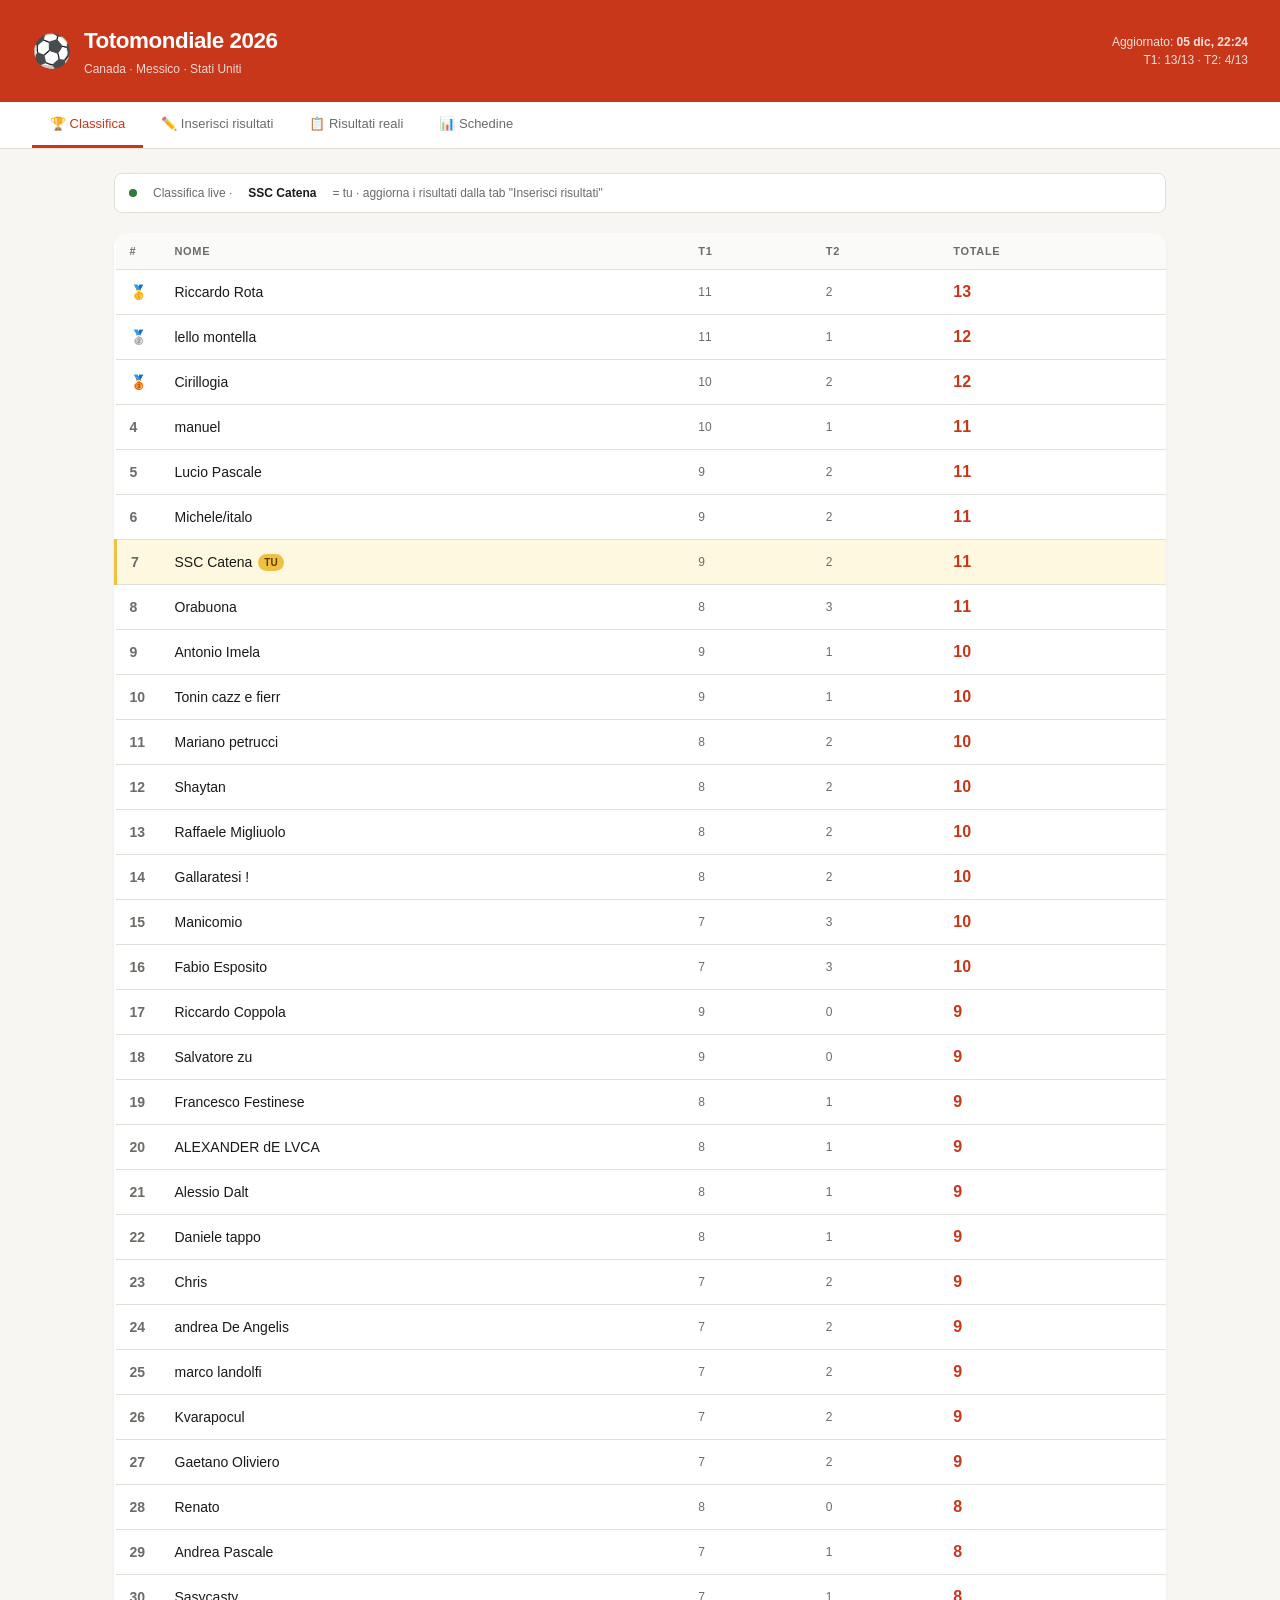
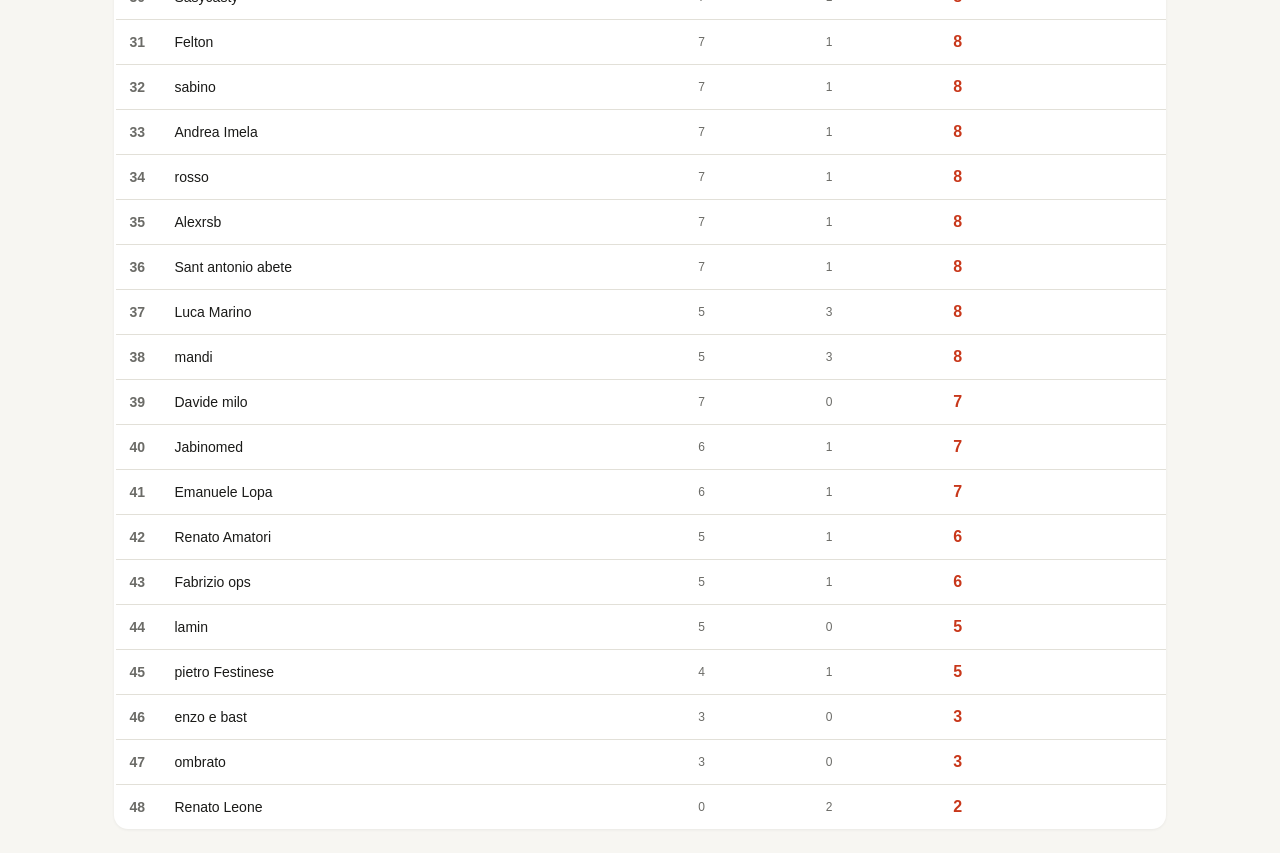
==== totomondiale.html @ 91422c8a "Create totomondiale.html" ====
<!DOCTYPE html>
<html lang="it">
<head>
<meta charset="UTF-8">
<meta name="viewport" content="width=device-width, initial-scale=1.0">
<title>Totomondiale 2026</title>
<style>
  :root {
    --bg: #f7f6f2;
    --surface: #ffffff;
    --border: #e2e0d8;
    --text: #1a1a18;
    --muted: #6b6b67;
    --accent: #c8371a;
    --accent-light: #fdf0ed;
    --blue: #1a5fa8;
    --blue-light: #eaf1fb;
    --green: #2d7a3a;
    --green-light: #eaf5ec;
    --gold: #b8860b;
    --me-bg: #fff8e1;
    --me-border: #f0c040;
    --radius: 8px;
    --radius-lg: 14px;
  }
  * { box-sizing: border-box; margin: 0; padding: 0; }
  body { background: var(--bg); color: var(--text); font-family: 'Helvetica Neue', Arial, sans-serif; font-size: 14px; line-height: 1.5; }

  /* HEADER */
  header { background: var(--accent); color: #fff; padding: 1.5rem 2rem; display: flex; align-items: center; justify-content: space-between; flex-wrap: wrap; gap: 1rem; }
  .logo { display: flex; align-items: center; gap: 12px; }
  .logo-ball { font-size: 2rem; }
  .logo-text h1 { font-size: 1.4rem; font-weight: 700; letter-spacing: -0.02em; }
  .logo-text p { font-size: 12px; opacity: 0.8; margin-top: 2px; }
  .header-meta { font-size: 12px; opacity: 0.85; text-align: right; }
  #last-update { font-weight: 600; }

  /* NAV TABS */
  nav { background: var(--surface); border-bottom: 1px solid var(--border); padding: 0 2rem; display: flex; gap: 0; }
  nav button { background: none; border: none; border-bottom: 3px solid transparent; padding: 14px 18px; font-size: 13px; font-weight: 500; color: var(--muted); cursor: pointer; transition: all .15s; }
  nav button:hover { color: var(--text); }
  nav button.active { color: var(--accent); border-bottom-color: var(--accent); }

  /* LAYOUT */
  main { max-width: 1100px; margin: 0 auto; padding: 1.5rem 1.5rem; }
  .tab-content { display: none; }
  .tab-content.active { display: block; }

  /* CLASSIFICA */
  .rank-table { width: 100%; border-collapse: collapse; background: var(--surface); border-radius: var(--radius-lg); overflow: hidden; box-shadow: 0 1px 3px rgba(0,0,0,.06); }
  .rank-table th { padding: 10px 14px; font-size: 11px; font-weight: 600; text-transform: uppercase; letter-spacing: .06em; color: var(--muted); background: #fafaf8; border-bottom: 1px solid var(--border); text-align: left; }
  .rank-table td { padding: 10px 14px; border-bottom: 1px solid var(--border); }
  .rank-table tr:last-child td { border-bottom: none; }
  .rank-table tr:hover td { background: #fafaf8; }
  .rank-table tr.me td { background: var(--me-bg); }
  .rank-table tr.me td:first-child { border-left: 3px solid var(--me-border); }
  .rank-num { font-weight: 700; color: var(--muted); width: 40px; }
  .rank-name { font-weight: 500; }
  .me-badge { display: inline-block; background: var(--me-border); color: #5a3e00; font-size: 10px; font-weight: 700; padding: 1px 6px; border-radius: 99px; margin-left: 6px; vertical-align: middle; }
  .pts-cell { font-weight: 700; font-size: 16px; color: var(--accent); }
  .sub-pts { font-size: 12px; color: var(--muted); }

  /* RISULTATI */
  .section-title { font-size: 12px; font-weight: 700; text-transform: uppercase; letter-spacing: .08em; color: var(--muted); margin: 1.5rem 0 .75rem; }
  .results-grid { display: grid; grid-template-columns: repeat(auto-fill, minmax(200px, 1fr)); gap: 8px; }
  .result-card { background: var(--surface); border: 1px solid var(--border); border-radius: var(--radius); padding: 10px 12px; }
  .result-card.pending { border-style: dashed; background: #fafaf8; }
  .result-match { font-size: 11px; color: var(--muted); margin-bottom: 4px; }
  .result-score { font-size: 13px; font-weight: 600; display: flex; align-items: center; gap: 6px; }
  .result-score.pending-text { color: var(--muted); font-weight: 400; font-style: italic; }
  .tag { display: inline-block; font-size: 11px; font-weight: 700; padding: 2px 7px; border-radius: 99px; }
  .tag-1 { background: var(--blue-light); color: var(--blue); }
  .tag-X { background: var(--green-light); color: var(--green); }
  .tag-2 { background: var(--accent-light); color: var(--accent); }

  /* INSERIMENTO RISULTATI */
  .input-section { background: var(--surface); border: 1px solid var(--border); border-radius: var(--radius-lg); padding: 1.25rem; margin-bottom: 1rem; }
  .input-section h3 { font-size: 13px; font-weight: 700; margin-bottom: 1rem; color: var(--text); display: flex; align-items: center; gap: 8px; }
  .input-section h3 span { background: var(--accent); color: #fff; font-size: 11px; padding: 2px 8px; border-radius: 99px; }
  .match-inputs { display: grid; grid-template-columns: repeat(auto-fill, minmax(260px, 1fr)); gap: 8px; }
  .match-row { display: flex; align-items: center; gap: 8px; }
  .match-label { font-size: 12px; color: var(--muted); flex: 1; white-space: nowrap; overflow: hidden; text-overflow: ellipsis; }
  .btn-group { display: flex; gap: 3px; }
  .btn-res { width: 32px; height: 28px; border: 1px solid var(--border); border-radius: 5px; background: #fafaf8; font-size: 12px; font-weight: 600; cursor: pointer; color: var(--muted); transition: all .1s; }
  .btn-res:hover { border-color: var(--accent); color: var(--accent); }
  .btn-res.sel-1 { background: var(--blue); color: #fff; border-color: var(--blue); }
  .btn-res.sel-X { background: var(--green); color: #fff; border-color: var(--green); }
  .btn-res.sel-2 { background: var(--accent); color: #fff; border-color: var(--accent); }

  /* SCHEDINE */
  .schedine-wrap { overflow-x: auto; border-radius: var(--radius-lg); box-shadow: 0 1px 3px rgba(0,0,0,.06); }
  .schedine-table { border-collapse: collapse; background: var(--surface); font-size: 11px; white-space: nowrap; min-width: 100%; }
  .schedine-table th { padding: 6px 6px; font-size: 10px; font-weight: 600; color: var(--muted); background: #fafaf8; border-bottom: 1px solid var(--border); border-right: 1px solid var(--border); text-align: center; }
  .schedine-table th.name-col { text-align: left; min-width: 130px; padding-left: 12px; }
  .schedine-table th.t1-header { background: var(--blue-light); color: var(--blue); }
  .schedine-table th.t2-header { background: var(--green-light); color: var(--green); }
  .schedine-table td { padding: 5px 6px; border-bottom: 1px solid var(--border); border-right: 1px solid var(--border); text-align: center; }
  .schedine-table td.name-td { text-align: left; padding-left: 12px; font-weight: 500; }
  .schedine-table tr.me-row td { background: var(--me-bg); }
  .schedine-table tr.me-row td.name-td { border-left: 3px solid var(--me-border); }
  .schedine-table tr:hover td { filter: brightness(.97); }
  .cell-ok { background: #d4edda; color: #155724; border-radius: 3px; font-weight: 700; }
  .cell-no { background: #f8d7da; color: #721c24; border-radius: 3px; }
  .cell-nd { color: #ccc; }
  .pts-td { font-weight: 700; color: var(--accent); background: #fafaf8 !important; border-left: 2px solid var(--border); }

  /* INFO BAR */
  .info-bar { display: flex; align-items: center; gap: 1rem; background: var(--surface); border: 1px solid var(--border); border-radius: var(--radius); padding: 10px 14px; margin-bottom: 1.25rem; font-size: 12px; color: var(--muted); flex-wrap: wrap; }
  .info-dot { width: 8px; height: 8px; border-radius: 50%; background: var(--green); flex-shrink: 0; }
  .info-bar strong { color: var(--text); }

  @media (max-width: 600px) {
    header { padding: 1rem; }
    nav button { padding: 12px 10px; font-size: 12px; }
    main { padding: 1rem; }
  }
</style>
</head>
<body>

<header>
  <div class="logo">
    <div class="logo-ball">⚽</div>
    <div class="logo-text">
      <h1>Totomondiale 2026</h1>
      <p>Canada · Messico · Stati Uniti</p>
    </div>
  </div>
  <div class="header-meta">
    Aggiornato: <span id="last-update">—</span><br>
    T1: <span id="t1-done">0</span>/13 · T2: <span id="t2-done">0</span>/13
  </div>
</header>

<nav>
  <button class="active" onclick="showTab('classifica')">🏆 Classifica</button>
  <button onclick="showTab('inserisci')">✏️ Inserisci risultati</button>
  <button onclick="showTab('risultati')">📋 Risultati reali</button>
  <button onclick="showTab('schedine')">📊 Schedine</button>
</nav>

<main>

<!-- CLASSIFICA -->
<div id="tab-classifica" class="tab-content active">
  <div class="info-bar">
    <span class="info-dot"></span>
    Classifica live · <strong>SSC Catena</strong> = tu · aggiorna i risultati dalla tab "Inserisci risultati"
  </div>
  <table class="rank-table">
    <thead><tr>
      <th class="rank-num">#</th>
      <th>Nome</th>
      <th>T1</th>
      <th>T2</th>
      <th>Totale</th>
    </tr></thead>
    <tbody id="rank-body"></tbody>
  </table>
</div>

<!-- INSERISCI RISULTATI -->
<div id="tab-inserisci" class="tab-content">
  <div class="info-bar">
    <span class="info-dot"></span>
    Clicca 1 / X / 2 per ogni partita. La classifica si aggiorna in tempo reale.
  </div>
  <div class="input-section">
    <h3>Turno 1 <span>Giornata 1 — tutte giocate</span></h3>
    <div class="match-inputs" id="input-t1"></div>
  </div>
  <div class="input-section">
    <h3>Turno 2 <span id="t2-label">4/13 giocate</span></h3>
    <div class="match-inputs" id="input-t2"></div>
  </div>
</div>

<!-- RISULTATI -->
<div id="tab-risultati" class="tab-content">
  <div class="section-title">Turno 1 — tutte e 13 giocate</div>
  <div class="results-grid" id="res-t1"></div>
  <div class="section-title">Turno 2 — in corso</div>
  <div class="results-grid" id="res-t2"></div>
</div>

<!-- SCHEDINE -->
<div id="tab-schedine" class="tab-content">
  <div class="info-bar"><span class="info-dot"></span>Verde = giusto · Rosso = sbagliato · Grigio = non ancora giocata</div>
  <div class="schedine-wrap">
    <table class="schedine-table" id="schedine-table"></table>
  </div>
</div>

</main>

<script>
const ME = "SSC Catena";

const MT1 = ["Messico-Sud Africa","Canada-Bosnia","USA-Paraguay","Brasile-Marocco","Australia-Turchia","Olanda-Giappone","Svezia-Tunisia","Belgio-Egitto","Francia-Senegal","Austria-Giordania","Inghilterra-Croazia","Ghana-Panama","Uzbekistan-Colombia"];
const MT2 = ["Rep.Ceca-Sud Africa","Canada-Qatar","Scozia-Marocco","Turchia-Paraguay","Germania-C.Avorio","Tunisia-Giappone","Belgio-Iran","N.Zelanda-Egitto","Argentina-Austria","Norvegia-Senegal","Giordania-Algeria","Inghilterra-Ghana","Colombia-Dr Congo"];

// Risultati reali - modifica questi valori quando arrivano i risultati
// "1"=vittoria prima squadra, "X"=pareggio, "2"=vittoria seconda, null=non giocata
let R1 = ["1","X","1","X","1","X","1","X","1","1","1","1","2"];
let R2 = ["X","1","2","2",null,null,null,null,null,null,null,null,null];

const SC1 = ["Messico 2-0 Sud Africa","Canada 1-1 Bosnia","USA 4-1 Paraguay","Brasile 1-1 Marocco","Australia 2-0 Turchia","Olanda 2-2 Giappone","Svezia 5-1 Tunisia","Belgio 1-1 Egitto","Francia 3-1 Senegal","Austria 3-1 Giordania","Inghilterra 4-2 Croazia","Ghana 1-0 Panama","Colombia 3-1 Uzbekistan"];
const SC2 = ["Cechia 1-1 Sud Africa","Canada 6-0 Qatar","Scozia 0-1 Marocco","Turchia 0-1 Paraguay",null,null,null,null,null,null,null,null,null];

const S1 = [
  {n:"Riccardo Coppola",p:["1","1","1","X","2","1","1","1","1","1","1","1","2"]},
  {n:"Andrea Pascale",p:["1","1","1","X","2","1","X","1","1","1","X","1","2"]},
  {n:"Sasycasty",p:["1","1","1","1","2","1","X","1","1","1","1","1","2"]},
  {n:"Jabinomed",p:["1","1","2","1","1","1","1","1","1","2","1","1","1"]},
  {n:"Chris",p:["1","1","1","1","2","1","X","1","1","1","1","1","2"]},
  {n:"Emanuele Lopa",p:["1","1","1","1","2","1","X","1","1","1","1","X","2"]},
  {n:"Felton",p:["1","1","1","1","X","1","1","1","1","1","X","1","2"]},
  {n:"Antonio Imela",p:["1","1","1","X","2","X","1","1","1","1","X","1","2"]},
  {n:"Orabuona",p:["1","1","1","1","2","X","X","1","1","1","1","1","2"]},
  {n:"Luca Marino",p:["1","1","X","1","2","1","X","1","1","1","1","X","2"]},
  {n:"lamin",p:["2","1","2","2","1","1","2","2","X","1","1","1","2"]},
  {n:"Manicomio",p:["1","1","1","1","2","X","X","1","1","1","X","1","2"]},
  {n:"mandi",p:["X","1","X","1","2","1","1","1","1","1","X","1","2"]},
  {n:"andrea De Angelis",p:["1","1","1","1","X","X","X","1","1","1","X","1","2"]},
  {n:"marco landolfi",p:["X","1","1","1","2","X","1","1","1","1","X","1","2"]},
  {n:"sabino",p:["1","1","1","1","2","X","X","1","1","1","1","X","2"]},
  {n:"Mariano petrucci",p:["1","1","1","1","X","1","1","1","1","1","1","1","2"]},
  {n:"enzo e bast",p:["X","2","X","1","2","1","X","1","1","1","1","X","1"]},
  {n:"Andrea Imela",p:["X","2","1","1","2","1","1","1","1","1","1","1","2"]},
  {n:"Shaytan",p:["X","2","1","X","2","X","1","1","1","1","X","1","2"]},
  {n:"rosso",p:["1","2","1","1","2","1","1","X","1","1","X","X","2"]},
  {n:"ombrato",p:["1","2","X","1","1","2","1","2","X","X","2","X","1"]},
  {n:"Francesco Festinese",p:["1","2","1","X","2","1","1","X","X","1","1","1","1"]},
  {n:"Salvatore zu",p:["1","2","X","1","1","X","1","1","1","1","1","1","2"]},
  {n:"ALEXANDER dE LVCA",p:["2","X","X","1","2","X","1","1","1","1","1","1","2"]},
  {n:"Lucio Pascale",p:["1","X","1","X","2","1","1","1","1","X","1","1","2"]},
  {n:"Tonin cazz e fierr",p:["1","X","1","1","2","X","1","1","1","1","X","1","2"]},
  {n:"Raffaele Migliuolo",p:["1","X","X","1","2","1","1","1","1","1","1","1","2"]},
  {n:"Renato Amatori",p:["1","X","X","1","2","1","2","1","1","1","1","X","1"]},
  {n:"Michele/italo",p:["1","X","1","X","2","1","X","X","1","1","X","1","2"]},
  {n:"Alessio Dalt",p:["1","X","X","1","2","X","X","8","1","1","1","1","2"]},
  {n:"Gallaratesi !",p:["1","X","1","2","2","X","X","1","1","1","X","1","2"]},
  {n:"Riccardo Rota",p:["1","X","1","X","2","X","1","X","1","1","X","1","2"]},
  {n:"Davide milo",p:["1","X","1","1","2","1","1","1","X","1","X","1","2"]},
  {n:"Cirillogia",p:["1","X","X","X","2","X","X","X","1","1","1","1","2"]},
  {n:"Alexrsb",p:["X","X","1","X","2","1","X","1","1","1","X","1","2"]},
  {n:"Fabio Esposito",p:["1","X","1","1","2","1","X","1","1","1","1","2","2"]},
  {n:"Kvarapocul",p:["1","X","X","1","2","1","2","X","1","1","X","1","2"]},
  {n:"Renato",p:["1","X","1","1","2","1","X","1","1","1","1","1","2"]},
  {n:"Gaetano Oliviero",p:["X","X","X","X","2","X","X","X","1","1","X","1","1"]},
  {n:"manuel",p:["1","X","1","X","2","1","1","1","1","1","1","1","2"]},
  {n:"SSC Catena",p:["1","X","1","X","2","1","1","1","1","1","X","1","2"]},
  {n:"lello montella",p:["1","X","1","X","2","X","1","X","1","1","1","X","2"]},
  {n:"Fabrizio ops",p:["1","X","2","1","2","1","2","1","2","1","X","1","2"]},
  {n:"pietro Festinese",p:["1","X","2","1","2","1","X","1","X","X","X","1","2"]},
  {n:"Sant antonio abete",p:["1","X","X","1","2","1","1","1","1","1","1","X","2"]},
  {n:"Daniele tappo",p:["1","X","1","1","2","X","X","1","1","1","X","1","2"]},
];

const S2 = [
  {n:"Riccardo Coppola",p:["1","X","X","1","1","2","1","X","1","1","X","1","1"]},
  {n:"ALEXANDER dE LVCA",p:["1","1","X","1","1","2","X","X","1","1","2","1","X"]},
  {n:"Lucio Pascale",p:["1","1","2","1","1","2","1","X","1","X","X","1","1"]},
  {n:"Andrea Pascale",p:["1","1","X","1","1","2","1","2","1","X","2","1","1"]},
  {n:"Tonin cazz e fierr",p:["1","1","X","1","1","X","1","X","1","1","2","1","1"]},
  {n:"Raffaele Migliuolo",p:["1","1","2","1","X","2","","2","1","1","2","1","1"]},
  {n:"Sasycasty",p:["1","1","X","1","1","2","1","X","1","1","X","1","1"]},
  {n:"Renato Amatori",p:["1","1","1","1","1","X","1","X","1","1","2","1","1"]},
  {n:"Michele/italo",p:["2","1","2","X","X","2","1","2","1","1","2","1","1"]},
  {n:"Alessio Dalt",p:["1","1","X","1","1","2","1","2","1","1","2","X","1"]},
  {n:"enzo e bast",p:["1","X","1","1","1","2","1","2","1","1","2","1","X"]},
  {n:"Jabinomed",p:["1","1","X","1","1","2","1","2","1","1","1","1","1"]},
  {n:"Chris",p:["1","1","2","1","1","2","1","2","X","1","2","1","1"]},
  {n:"Emanuele Lopa",p:["1","1","X","1","X","X","1","2","1","1","2","1","1"]},
  {n:"Felton",p:["1","1","X","1","1","2","1","2","1","1","2","1","1"]},
  {n:"Gallaratesi !",p:["1","1","2","1","1","2","1","X","1","1","X","1","1"]},
  {n:"Riccardo Rota",p:["1","1","2","1","1","2","1","2","1","X","2","1","1"]},
  {n:"Andrea Imela",p:["1","1","X","1","1","2","1","2","1","1","2","X","1"]},
  {n:"Shaytan",p:["1","1","2","1","X","2","1","2","1","1","2","1","X"]},
  {n:"Antonio Imela",p:["1","1","X","1","X","2","1","2","1","1","2","1","1"]},
  {n:"Orabuona",p:["X","1","2","1","1","2","1","2","1","1","2","1","1"]},
  {n:"Davide milo",p:["1","X","X","1","1","2","1","2","1","1","2","1","1"]},
  {n:"Cirillogia",p:["X","1","X","1","1","X","1","2","1","1","2","1","X"]},
  {n:"Alexrsb",p:["1","1","X","1","1","2","1","X","1","1","2","1","1"]},
  {n:"Fabio Esposito",p:["X","1","2","1","1","2","1","2","1","1","2","1","1"]},
  {n:"Kvarapocul",p:["1","1","2","1","1","2","1","2","1","1","X","1","1"]},
  {n:"Renato Leone",p:["1","1","2","1","X","2","1","2","1","1","2","1","1"]},
  {n:"Gaetano Oliviero",p:["1","1","2","1","1","2","1","2","X","1","2","X","1"]},
  {n:"Luca Marino",p:["X","1","2","X","1","2","1","2","1","1","X","1","1"]},
  {n:"manuel",p:["1","X","2","X","1","2","1","2","1","1","X","1","1"]},
  {n:"rosso",p:["1","1","X","1","1","2","1","2","X","1","2","1","1"]},
  {n:"lamin",p:["1","X","1","X","X","2","1","2","1","1","2","2","X"]},
  {n:"ombrato",p:["1","2","X","1","1","2","1","2","X","X","2","X","1"]},
  {n:"SSC Catena",p:["1","1","2","X","1","2","1","2","1","1","X","1","X"]},
  {n:"Manicomio",p:["X","1","2","X","1","2","1","2","1","1","2","1","1"]},
  {n:"lello montella",p:["1","1","X","1","1","2","1","2","1","X","2","1","1"]},
  {n:"mandi",p:["X","1","2","1","1","2","1","2","1","1","2","1","1"]},
  {n:"andrea De Angelis",p:["X","1","1","1","1","2","1","2","1","1","2","1","1"]},
  {n:"marco landolfi",p:["1","1","2","X","1","2","1","2","1","1","2","1","1"]},
  {n:"Fabrizio ops",p:["1","X","2","1","1","2","1","2","1","1","2","1","1"]},
  {n:"pietro Festinese",p:["1","X","2","1","1","2","1","2","1","1","X","1","1"]},
  {n:"Francesco Festinese",p:["1","1","X","1","X","2","1","2","1","1","2","1","1"]},
  {n:"sabino",p:["1","1","X","1","1","2","1","2","1","1","2","1","1"]},
  {n:"Sant antonio abete",p:["1","1","X","X","1","2","1","2","X","1","2","1","1"]},
  {n:"Daniele tappo",p:["1","1","X","1","1","2","1","2","1","1","2","1","1"]},
  {n:"Mariano petrucci",p:["1","1","2","1","1","2","1","2","1","1","1","1","1"]},
  {n:"Salvatore zu",p:["2","2","X","1","1","2","1","2","1","1","X","1","1"]},
];

// ---- LOGICA ----
function calcPts(schedine, results) {
  return schedine.map(s => {
    let pts = 0;
    results.forEach((r,i) => { if(r && s.p[i] === r) pts++; });
    return {n: s.n, pts};
  });
}

function buildRanking() {
  const p1 = calcPts(S1, R1);
  const p2 = calcPts(S2, R2);
  const all = {};
  p1.forEach(x => { all[x.n] = {t1: x.pts, t2: 0}; });
  p2.forEach(x => {
    if (!all[x.n]) all[x.n] = {t1: 0, t2: x.pts};
    else all[x.n].t2 = x.pts;
  });
  return Object.entries(all)
    .map(([n,v]) => ({n, t1: v.t1, t2: v.t2, tot: v.t1 + v.t2}))
    .sort((a,b) => b.tot - a.tot || b.t1 - a.t1 || b.t2 - a.t2);
}

function renderAll() {
  renderRanking();
  renderResults();
  renderInputs();
  renderSchedine();
  updateMeta();
}

function renderRanking() {
  const sorted = buildRanking();
  const tbody = document.getElementById('rank-body');
  const medals = ['🥇','🥈','🥉'];
  tbody.innerHTML = sorted.map((row, i) => `
    <tr class="${row.n === ME ? 'me' : ''}">
      <td class="rank-num">${i < 3 ? medals[i] : i+1}</td>
      <td class="rank-name">${row.n}${row.n === ME ? '<span class="me-badge">TU</span>' : ''}</td>
      <td class="sub-pts">${row.t1}</td>
      <td class="sub-pts">${row.t2}</td>
      <td class="pts-cell">${row.tot}</td>
    </tr>`).join('');
}

function renderResults() {
  document.getElementById('res-t1').innerHTML = MT1.map((m,i) => `
    <div class="result-card">
      <div class="result-match">${m}</div>
      <div class="result-score">${SC1[i]} <span class="tag tag-${R1[i]}">${R1[i]}</span></div>
    </div>`).join('');

  document.getElementById('res-t2').innerHTML = MT2.map((m,i) => {
    const r = R2[i], s = SC2[i];
    return r
      ? `<div class="result-card"><div class="result-match">${m}</div><div class="result-score">${s} <span class="tag tag-${r}">${r}</span></div></div>`
      : `<div class="result-card pending"><div class="result-match">${m}</div><div class="result-score pending-text">da giocare</div></div>`;
  }).join('');
}

function renderInputs() {
  ['1','2'].forEach(t => {
    const MT = t === '1' ? MT1 : MT2;
    const R = t === '1' ? R1 : R2;
    document.getElementById(`input-t${t}`).innerHTML = MT.map((m,i) => `
      <div class="match-row">
        <span class="match-label" title="${m}">${m}</span>
        <div class="btn-group">
          ${['1','X','2'].map(v => `<button class="btn-res ${R[i]===v?'sel-'+v:''}" onclick="setResult(${t},${i},'${v}')">${v}</button>`).join('')}
        </div>
      </div>`).join('');
  });
}

function setResult(turn, idx, val) {
  if (turn == 1) { R1[idx] = R1[idx] === val ? null : val; }
  else { R2[idx] = R2[idx] === val ? null : val; }
  renderAll();
}

function renderSchedine() {
  const allNames = [...new Set([...S1.map(s=>s.n),...S2.map(s=>s.n)])].sort((a,b)=>{
    const ranking = buildRanking();
    const ra = ranking.findIndex(r=>r.n===a);
    const rb = ranking.findIndex(r=>r.n===b);
    return ra - rb;
  });
  const allR = [...R1,...R2];
  const allM = [...MT1,...MT2];

  let html = '<thead>';
  html += '<tr><th class="name-col">Nome</th>';
  MT1.forEach((_,i) => html += `<th class="t1-header" title="${MT1[i]}">T1-${i+1}</th>`);
  MT2.forEach((_,i) => html += `<th class="t2-header" title="${MT2[i]}">T2-${i+1}</th>`);
  html += '<th>Pt</th></tr>';
  html += '<tr><th class="name-col" style="font-size:9px;color:#aaa">— ordinate per classifica —</th>';
  MT1.forEach(m => html += `<th class="t1-header" style="font-size:9px;max-width:36px;overflow:hidden;text-overflow:ellipsis" title="${m}">${m.split('-')[0].substring(0,5)}</th>`);
  MT2.forEach(m => html += `<th class="t2-header" style="font-size:9px;max-width:36px;overflow:hidden;text-overflow:ellipsis" title="${m}">${m.split('-')[0].substring(0,5)}</th>`);
  html += '<th></th></tr></thead><tbody>';

  allNames.forEach(name => {
    const ss1 = S1.find(s=>s.n===name);
    const ss2 = S2.find(s=>s.n===name);
    const preds = [
      ...(ss1 ? ss1.p : Array(13).fill('-')),
      ...(ss2 ? ss2.p : Array(13).fill('-'))
    ];
    let pts = 0;
    allR.forEach((r,i) => { if(r && preds[i]===r) pts++; });
    html += `<tr class="${name===ME?'me-row':''}"><td class="name-td">${name}</td>`;
    preds.forEach((p,i) => {
      const r = allR[i];
      const cls = !r ? 'cell-nd' : (p===r ? 'cell-ok' : 'cell-no');
      html += `<td class="${cls}">${p||'—'}</td>`;
    });
    html += `<td class="pts-td">${pts}</td></tr>`;
  });
  html += '</tbody>';
  document.getElementById('schedine-table').innerHTML = html;
}

function updateMeta() {
  const d1 = R1.filter(Boolean).length;
  const d2 = R2.filter(Boolean).length;
  document.getElementById('t1-done').textContent = d1;
  document.getElementById('t2-done').textContent = d2;
  document.getElementById('t2-label').textContent = `${d2}/13 giocate`;
  document.getElementById('last-update').textContent = new Date().toLocaleDateString('it-IT', {day:'2-digit',month:'short',hour:'2-digit',minute:'2-digit'});
}

function showTab(name) {
  document.querySelectorAll('.tab-content').forEach(el => el.classList.remove('active'));
  document.querySelectorAll('nav button').forEach(el => el.classList.remove('active'));
  document.getElementById('tab-'+name).classList.add('active');
  event.target.classList.add('active');
}

renderAll();
</script>
</body>
</html>
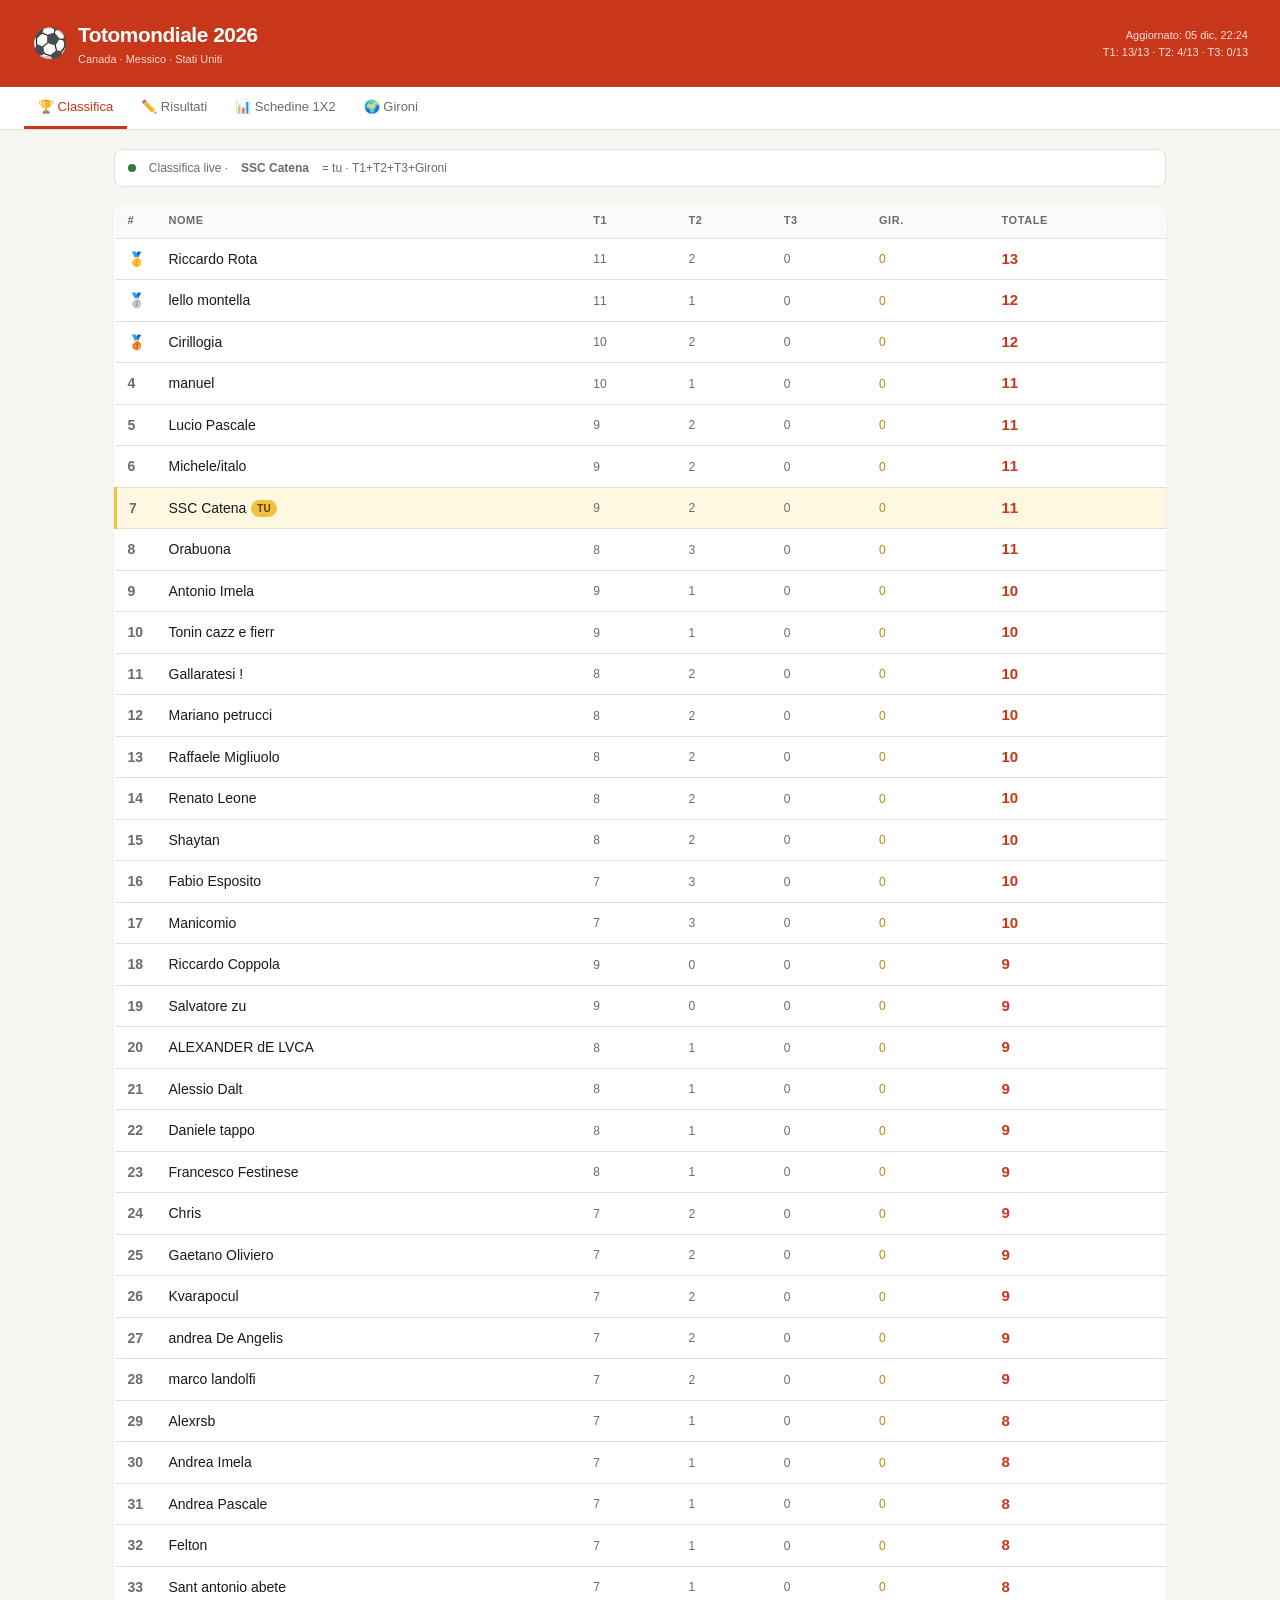
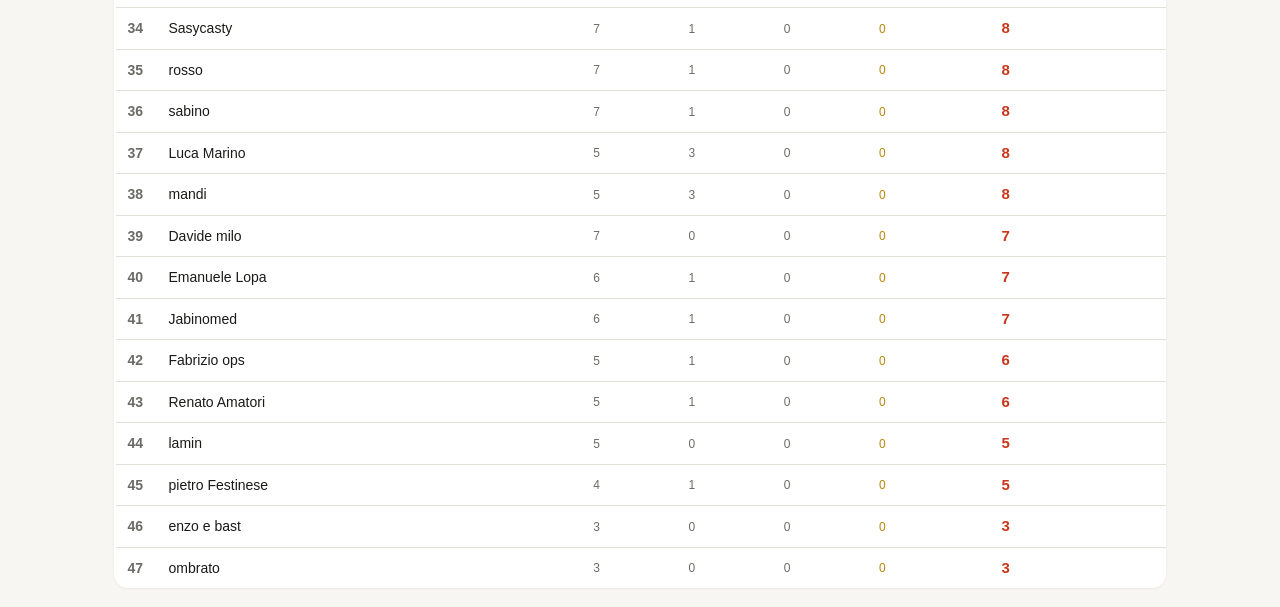
==== commit 6dda1ccc: "Gironi" ====
--- a/totomondiale.html
+++ b/totomondiale.html
@@ -5,208 +5,199 @@
 <meta name="viewport" content="width=device-width, initial-scale=1.0">
 <title>Totomondiale 2026</title>
 <style>
-  :root {
-    --bg: #f7f6f2;
-    --surface: #ffffff;
-    --border: #e2e0d8;
-    --text: #1a1a18;
-    --muted: #6b6b67;
-    --accent: #c8371a;
-    --accent-light: #fdf0ed;
-    --blue: #1a5fa8;
-    --blue-light: #eaf1fb;
-    --green: #2d7a3a;
-    --green-light: #eaf5ec;
-    --gold: #b8860b;
-    --me-bg: #fff8e1;
-    --me-border: #f0c040;
-    --radius: 8px;
-    --radius-lg: 14px;
-  }
-  * { box-sizing: border-box; margin: 0; padding: 0; }
-  body { background: var(--bg); color: var(--text); font-family: 'Helvetica Neue', Arial, sans-serif; font-size: 14px; line-height: 1.5; }
-
-  /* HEADER */
-  header { background: var(--accent); color: #fff; padding: 1.5rem 2rem; display: flex; align-items: center; justify-content: space-between; flex-wrap: wrap; gap: 1rem; }
-  .logo { display: flex; align-items: center; gap: 12px; }
-  .logo-ball { font-size: 2rem; }
-  .logo-text h1 { font-size: 1.4rem; font-weight: 700; letter-spacing: -0.02em; }
-  .logo-text p { font-size: 12px; opacity: 0.8; margin-top: 2px; }
-  .header-meta { font-size: 12px; opacity: 0.85; text-align: right; }
-  #last-update { font-weight: 600; }
-
-  /* NAV TABS */
-  nav { background: var(--surface); border-bottom: 1px solid var(--border); padding: 0 2rem; display: flex; gap: 0; }
-  nav button { background: none; border: none; border-bottom: 3px solid transparent; padding: 14px 18px; font-size: 13px; font-weight: 500; color: var(--muted); cursor: pointer; transition: all .15s; }
-  nav button:hover { color: var(--text); }
-  nav button.active { color: var(--accent); border-bottom-color: var(--accent); }
-
-  /* LAYOUT */
-  main { max-width: 1100px; margin: 0 auto; padding: 1.5rem 1.5rem; }
-  .tab-content { display: none; }
-  .tab-content.active { display: block; }
-
-  /* CLASSIFICA */
-  .rank-table { width: 100%; border-collapse: collapse; background: var(--surface); border-radius: var(--radius-lg); overflow: hidden; box-shadow: 0 1px 3px rgba(0,0,0,.06); }
-  .rank-table th { padding: 10px 14px; font-size: 11px; font-weight: 600; text-transform: uppercase; letter-spacing: .06em; color: var(--muted); background: #fafaf8; border-bottom: 1px solid var(--border); text-align: left; }
-  .rank-table td { padding: 10px 14px; border-bottom: 1px solid var(--border); }
-  .rank-table tr:last-child td { border-bottom: none; }
-  .rank-table tr:hover td { background: #fafaf8; }
-  .rank-table tr.me td { background: var(--me-bg); }
-  .rank-table tr.me td:first-child { border-left: 3px solid var(--me-border); }
-  .rank-num { font-weight: 700; color: var(--muted); width: 40px; }
-  .rank-name { font-weight: 500; }
-  .me-badge { display: inline-block; background: var(--me-border); color: #5a3e00; font-size: 10px; font-weight: 700; padding: 1px 6px; border-radius: 99px; margin-left: 6px; vertical-align: middle; }
-  .pts-cell { font-weight: 700; font-size: 16px; color: var(--accent); }
-  .sub-pts { font-size: 12px; color: var(--muted); }
-
-  /* RISULTATI */
-  .section-title { font-size: 12px; font-weight: 700; text-transform: uppercase; letter-spacing: .08em; color: var(--muted); margin: 1.5rem 0 .75rem; }
-  .results-grid { display: grid; grid-template-columns: repeat(auto-fill, minmax(200px, 1fr)); gap: 8px; }
-  .result-card { background: var(--surface); border: 1px solid var(--border); border-radius: var(--radius); padding: 10px 12px; }
-  .result-card.pending { border-style: dashed; background: #fafaf8; }
-  .result-match { font-size: 11px; color: var(--muted); margin-bottom: 4px; }
-  .result-score { font-size: 13px; font-weight: 600; display: flex; align-items: center; gap: 6px; }
-  .result-score.pending-text { color: var(--muted); font-weight: 400; font-style: italic; }
-  .tag { display: inline-block; font-size: 11px; font-weight: 700; padding: 2px 7px; border-radius: 99px; }
-  .tag-1 { background: var(--blue-light); color: var(--blue); }
-  .tag-X { background: var(--green-light); color: var(--green); }
-  .tag-2 { background: var(--accent-light); color: var(--accent); }
-
-  /* INSERIMENTO RISULTATI */
-  .input-section { background: var(--surface); border: 1px solid var(--border); border-radius: var(--radius-lg); padding: 1.25rem; margin-bottom: 1rem; }
-  .input-section h3 { font-size: 13px; font-weight: 700; margin-bottom: 1rem; color: var(--text); display: flex; align-items: center; gap: 8px; }
-  .input-section h3 span { background: var(--accent); color: #fff; font-size: 11px; padding: 2px 8px; border-radius: 99px; }
-  .match-inputs { display: grid; grid-template-columns: repeat(auto-fill, minmax(260px, 1fr)); gap: 8px; }
-  .match-row { display: flex; align-items: center; gap: 8px; }
-  .match-label { font-size: 12px; color: var(--muted); flex: 1; white-space: nowrap; overflow: hidden; text-overflow: ellipsis; }
-  .btn-group { display: flex; gap: 3px; }
-  .btn-res { width: 32px; height: 28px; border: 1px solid var(--border); border-radius: 5px; background: #fafaf8; font-size: 12px; font-weight: 600; cursor: pointer; color: var(--muted); transition: all .1s; }
-  .btn-res:hover { border-color: var(--accent); color: var(--accent); }
-  .btn-res.sel-1 { background: var(--blue); color: #fff; border-color: var(--blue); }
-  .btn-res.sel-X { background: var(--green); color: #fff; border-color: var(--green); }
-  .btn-res.sel-2 { background: var(--accent); color: #fff; border-color: var(--accent); }
-
-  /* SCHEDINE */
-  .schedine-wrap { overflow-x: auto; border-radius: var(--radius-lg); box-shadow: 0 1px 3px rgba(0,0,0,.06); }
-  .schedine-table { border-collapse: collapse; background: var(--surface); font-size: 11px; white-space: nowrap; min-width: 100%; }
-  .schedine-table th { padding: 6px 6px; font-size: 10px; font-weight: 600; color: var(--muted); background: #fafaf8; border-bottom: 1px solid var(--border); border-right: 1px solid var(--border); text-align: center; }
-  .schedine-table th.name-col { text-align: left; min-width: 130px; padding-left: 12px; }
-  .schedine-table th.t1-header { background: var(--blue-light); color: var(--blue); }
-  .schedine-table th.t2-header { background: var(--green-light); color: var(--green); }
-  .schedine-table td { padding: 5px 6px; border-bottom: 1px solid var(--border); border-right: 1px solid var(--border); text-align: center; }
-  .schedine-table td.name-td { text-align: left; padding-left: 12px; font-weight: 500; }
-  .schedine-table tr.me-row td { background: var(--me-bg); }
-  .schedine-table tr.me-row td.name-td { border-left: 3px solid var(--me-border); }
-  .schedine-table tr:hover td { filter: brightness(.97); }
-  .cell-ok { background: #d4edda; color: #155724; border-radius: 3px; font-weight: 700; }
-  .cell-no { background: #f8d7da; color: #721c24; border-radius: 3px; }
-  .cell-nd { color: #ccc; }
-  .pts-td { font-weight: 700; color: var(--accent); background: #fafaf8 !important; border-left: 2px solid var(--border); }
-
-  /* INFO BAR */
-  .info-bar { display: flex; align-items: center; gap: 1rem; background: var(--surface); border: 1px solid var(--border); border-radius: var(--radius); padding: 10px 14px; margin-bottom: 1.25rem; font-size: 12px; color: var(--muted); flex-wrap: wrap; }
-  .info-dot { width: 8px; height: 8px; border-radius: 50%; background: var(--green); flex-shrink: 0; }
-  .info-bar strong { color: var(--text); }
-
-  @media (max-width: 600px) {
-    header { padding: 1rem; }
-    nav button { padding: 12px 10px; font-size: 12px; }
-    main { padding: 1rem; }
-  }
+:root {
+  --bg:#f7f6f2; --surface:#fff; --border:#e2e0d8; --text:#1a1a18; --muted:#6b6b67;
+  --accent:#c8371a; --accent-light:#fdf0ed; --blue:#1a5fa8; --blue-light:#eaf1fb;
+  --green:#2d7a3a; --green-light:#eaf5ec; --gold:#b8860b; --gold-light:#fdf8e1;
+  --me-bg:#fff8e1; --me-border:#f0c040; --r:8px; --rl:14px;
+}
+*{box-sizing:border-box;margin:0;padding:0}
+body{background:var(--bg);color:var(--text);font-family:'Helvetica Neue',Arial,sans-serif;font-size:14px;line-height:1.5}
+header{background:var(--accent);color:#fff;padding:1.2rem 2rem;display:flex;align-items:center;justify-content:space-between;flex-wrap:wrap;gap:.8rem}
+.logo{display:flex;align-items:center;gap:10px}
+.logo h1{font-size:1.3rem;font-weight:700;letter-spacing:-.02em}
+.logo p{font-size:11px;opacity:.8;margin-top:1px}
+.header-meta{font-size:11px;opacity:.85;text-align:right}
+nav{background:var(--surface);border-bottom:1px solid var(--border);padding:0 1.5rem;display:flex;gap:0;overflow-x:auto}
+nav button{background:none;border:none;border-bottom:3px solid transparent;padding:12px 14px;font-size:13px;font-weight:500;color:var(--muted);cursor:pointer;white-space:nowrap}
+nav button:hover{color:var(--text)}
+nav button.active{color:var(--accent);border-bottom-color:var(--accent)}
+main{max-width:1100px;margin:0 auto;padding:1.2rem 1.5rem}
+.tab-content{display:none}
+.tab-content.active{display:block}
+.info-bar{display:flex;align-items:center;gap:.8rem;background:var(--surface);border:1px solid var(--border);border-radius:var(--r);padding:9px 13px;margin-bottom:1rem;font-size:12px;color:var(--muted);flex-wrap:wrap}
+.info-dot{width:8px;height:8px;border-radius:50%;background:var(--green);flex-shrink:0}
+.section-title{font-size:11px;font-weight:700;text-transform:uppercase;letter-spacing:.08em;color:var(--muted);margin:1.2rem 0 .6rem}
+
+/* CLASSIFICA */
+.rank-table{width:100%;border-collapse:collapse;background:var(--surface);border-radius:var(--rl);overflow:hidden;box-shadow:0 1px 3px rgba(0,0,0,.06)}
+.rank-table th{padding:9px 12px;font-size:11px;font-weight:600;text-transform:uppercase;letter-spacing:.05em;color:var(--muted);background:#fafaf8;border-bottom:1px solid var(--border);text-align:left}
+.rank-table td{padding:9px 12px;border-bottom:1px solid var(--border)}
+.rank-table tr:last-child td{border-bottom:none}
+.rank-table tr:hover td{background:#fafaf8}
+.rank-table tr.me td{background:var(--me-bg)}
+.rank-table tr.me td:first-child{border-left:3px solid var(--me-border)}
+.pts-cell{font-weight:700;font-size:15px;color:var(--accent)}
+.sub-pts{font-size:12px;color:var(--muted)}
+.me-badge{display:inline-block;background:var(--me-border);color:#5a3e00;font-size:10px;font-weight:700;padding:1px 6px;border-radius:99px;margin-left:5px;vertical-align:middle}
+
+/* RISULTATI / INPUT */
+.results-grid{display:grid;grid-template-columns:repeat(auto-fill,minmax(190px,1fr));gap:7px}
+.result-card{background:var(--surface);border:1px solid var(--border);border-radius:var(--r);padding:9px 11px}
+.result-card.pending{border-style:dashed;background:#fafaf8}
+.result-match{font-size:11px;color:var(--muted);margin-bottom:3px}
+.result-score{font-size:12px;font-weight:600;display:flex;align-items:center;gap:5px}
+.result-score.pend{color:var(--muted);font-weight:400;font-style:italic}
+.tag{display:inline-block;font-size:11px;font-weight:700;padding:1px 6px;border-radius:99px}
+.tag-1{background:var(--blue-light);color:var(--blue)}
+.tag-X{background:var(--green-light);color:var(--green)}
+.tag-2{background:var(--accent-light);color:var(--accent)}
+
+/* INPUT */
+.input-section{background:var(--surface);border:1px solid var(--border);border-radius:var(--rl);padding:1.1rem;margin-bottom:.8rem}
+.input-section h3{font-size:13px;font-weight:700;margin-bottom:.8rem;display:flex;align-items:center;gap:8px}
+.input-section h3 span{background:var(--accent);color:#fff;font-size:10px;padding:2px 7px;border-radius:99px}
+.match-inputs{display:grid;grid-template-columns:repeat(auto-fill,minmax(250px,1fr));gap:7px}
+.match-row{display:flex;align-items:center;gap:7px}
+.match-label{font-size:12px;color:var(--muted);flex:1;white-space:nowrap;overflow:hidden;text-overflow:ellipsis}
+.btn-group{display:flex;gap:3px}
+.btn-res{width:30px;height:26px;border:1px solid var(--border);border-radius:5px;background:#fafaf8;font-size:12px;font-weight:600;cursor:pointer;color:var(--muted)}
+.btn-res:hover{border-color:var(--accent);color:var(--accent)}
+.btn-res.sel-1{background:var(--blue);color:#fff;border-color:var(--blue)}
+.btn-res.sel-X{background:var(--green);color:#fff;border-color:var(--green)}
+.btn-res.sel-2{background:var(--accent);color:#fff;border-color:var(--accent)}
+
+/* SCHEDINE */
+.swrap{overflow-x:auto;border-radius:var(--rl);box-shadow:0 1px 3px rgba(0,0,0,.06)}
+.stable{border-collapse:collapse;background:var(--surface);font-size:11px;white-space:nowrap;min-width:100%}
+.stable th{padding:5px 5px;font-size:10px;font-weight:600;color:var(--muted);background:#fafaf8;border-bottom:1px solid var(--border);border-right:1px solid var(--border);text-align:center}
+.stable th.nc{text-align:left;min-width:120px;padding-left:10px}
+.stable th.h1{background:var(--blue-light);color:var(--blue)}
+.stable th.h2{background:var(--green-light);color:var(--green)}
+.stable th.h3{background:#f3eeff;color:#6030b0}
+.stable td{padding:4px 5px;border-bottom:1px solid var(--border);border-right:1px solid var(--border);text-align:center}
+.stable td.ntd{text-align:left;padding-left:10px;font-weight:500}
+.stable tr.mer td{background:var(--me-bg)}
+.stable tr.mer td.ntd{border-left:3px solid var(--me-border)}
+.ok{background:#d4edda;color:#155724;border-radius:2px;font-weight:700}
+.no{background:#f8d7da;color:#721c24;border-radius:2px}
+.nd{color:#ccc}
+.ptd{font-weight:700;color:var(--accent);background:#fafaf8!important;border-left:2px solid var(--border)}
+
+/* GIRONI */
+.gironi-grid{display:grid;grid-template-columns:repeat(auto-fill,minmax(190px,1fr));gap:7px;margin-bottom:1rem}
+.girone-card{background:var(--surface);border:1px solid var(--border);border-radius:var(--r);padding:9px 11px}
+.girone-label{font-size:10px;font-weight:700;text-transform:uppercase;letter-spacing:.06em;color:var(--muted);margin-bottom:4px}
+.girone-teams{font-size:13px;font-weight:600}
+.girone-teams span{display:block;font-size:11px;color:var(--muted);font-weight:400}
+.girone-input{display:flex;gap:5px;margin-top:6px}
+.girone-input input{flex:1;border:1px solid var(--border);border-radius:5px;padding:4px 7px;font-size:12px;background:#fafaf8}
+.gwrap{overflow-x:auto;border-radius:var(--rl);box-shadow:0 1px 3px rgba(0,0,0,.06)}
+.gtable{border-collapse:collapse;background:var(--surface);font-size:11px;white-space:nowrap;min-width:100%}
+.gtable th{padding:6px 8px;font-size:10px;font-weight:600;color:var(--muted);background:#fafaf8;border-bottom:1px solid var(--border);border-right:1px solid var(--border);text-align:center}
+.gtable th.nc{text-align:left;min-width:120px;padding-left:10px}
+.gtable td{padding:5px 8px;border-bottom:1px solid var(--border);border-right:1px solid var(--border);text-align:center;font-size:11px}
+.gtable td.ntd{text-align:left;padding-left:10px;font-weight:500}
+.gtable tr.mer td{background:var(--me-bg)}
+.gtable tr.mer td.ntd{border-left:3px solid var(--me-border)}
+.gok2{background:#d4edda;color:#155724;border-radius:2px;font-weight:700}
+.gok1{background:#fff3cd;color:#856404;border-radius:2px}
+.gno{background:#f8d7da;color:#721c24;border-radius:2px}
+.gnd{color:#ccc}
+.gptd{font-weight:700;color:var(--gold);background:#fafaf8!important;border-left:2px solid var(--border)}
+
+@media(max-width:600px){header{padding:1rem}nav button{padding:10px 10px;font-size:12px}main{padding:1rem}}
 </style>
 </head>
 <body>
-
 <header>
   <div class="logo">
-    <div class="logo-ball">⚽</div>
-    <div class="logo-text">
-      <h1>Totomondiale 2026</h1>
-      <p>Canada · Messico · Stati Uniti</p>
-    </div>
+    <div style="font-size:1.8rem">⚽</div>
+    <div><h1>Totomondiale 2026</h1><p>Canada · Messico · Stati Uniti</p></div>
   </div>
   <div class="header-meta">
     Aggiornato: <span id="last-update">—</span><br>
-    T1: <span id="t1-done">0</span>/13 · T2: <span id="t2-done">0</span>/13
+    T1: <span id="t1d">13</span>/13 · T2: <span id="t2d">4</span>/13 · T3: <span id="t3d">0</span>/13
   </div>
 </header>
 
 <nav>
-  <button class="active" onclick="showTab('classifica')">🏆 Classifica</button>
-  <button onclick="showTab('inserisci')">✏️ Inserisci risultati</button>
-  <button onclick="showTab('risultati')">📋 Risultati reali</button>
-  <button onclick="showTab('schedine')">📊 Schedine</button>
+  <button class="active" onclick="showTab('classifica',this)">🏆 Classifica</button>
+  <button onclick="showTab('inserisci',this)">✏️ Risultati</button>
+  <button onclick="showTab('schedine',this)">📊 Schedine 1X2</button>
+  <button onclick="showTab('gironi',this)">🌍 Gironi</button>
 </nav>
 
 <main>
 
 <!-- CLASSIFICA -->
 <div id="tab-classifica" class="tab-content active">
-  <div class="info-bar">
-    <span class="info-dot"></span>
-    Classifica live · <strong>SSC Catena</strong> = tu · aggiorna i risultati dalla tab "Inserisci risultati"
-  </div>
+  <div class="info-bar"><span class="info-dot"></span>Classifica live · <strong>SSC Catena</strong> = tu · T1+T2+T3+Gironi</div>
   <table class="rank-table">
     <thead><tr>
-      <th class="rank-num">#</th>
-      <th>Nome</th>
-      <th>T1</th>
-      <th>T2</th>
-      <th>Totale</th>
+      <th style="width:36px">#</th><th>Nome</th>
+      <th title="Turno 1">T1</th><th title="Turno 2">T2</th><th title="Turno 3">T3</th>
+      <th title="Gironi">Gir.</th><th>Totale</th>
     </tr></thead>
     <tbody id="rank-body"></tbody>
   </table>
 </div>
 
-<!-- INSERISCI RISULTATI -->
+<!-- INSERISCI -->
 <div id="tab-inserisci" class="tab-content">
-  <div class="info-bar">
-    <span class="info-dot"></span>
-    Clicca 1 / X / 2 per ogni partita. La classifica si aggiorna in tempo reale.
-  </div>
+  <div class="info-bar"><span class="info-dot"></span>Clicca 1/X/2 per aggiornare · la classifica si ricalcola in tempo reale</div>
   <div class="input-section">
-    <h3>Turno 1 <span>Giornata 1 — tutte giocate</span></h3>
+    <h3>Turno 1 <span>13/13 giocate</span></h3>
     <div class="match-inputs" id="input-t1"></div>
   </div>
   <div class="input-section">
-    <h3>Turno 2 <span id="t2-label">4/13 giocate</span></h3>
+    <h3>Turno 2 <span id="lbl-t2">4/13 giocate</span></h3>
     <div class="match-inputs" id="input-t2"></div>
   </div>
-</div>
-
-<!-- RISULTATI -->
-<div id="tab-risultati" class="tab-content">
-  <div class="section-title">Turno 1 — tutte e 13 giocate</div>
-  <div class="results-grid" id="res-t1"></div>
-  <div class="section-title">Turno 2 — in corso</div>
-  <div class="results-grid" id="res-t2"></div>
+  <div class="input-section">
+    <h3>Turno 3 <span id="lbl-t3">0/13 giocate — partite da definire</span></h3>
+    <div class="match-inputs" id="input-t3"></div>
+  </div>
+  <div class="input-section">
+    <h3>Gironi <span id="lbl-gir">qualificate da inserire</span></h3>
+    <div class="info-bar" style="margin-bottom:.6rem">Inserisci le due squadre qualificate per ogni girone (disponibili dal 27 giugno)</div>
+    <div class="gironi-grid" id="input-gironi"></div>
+  </div>
 </div>
 
 <!-- SCHEDINE -->
 <div id="tab-schedine" class="tab-content">
-  <div class="info-bar"><span class="info-dot"></span>Verde = giusto · Rosso = sbagliato · Grigio = non ancora giocata</div>
-  <div class="schedine-wrap">
-    <table class="schedine-table" id="schedine-table"></table>
-  </div>
+  <div class="info-bar"><span class="info-dot"></span>Verde = giusto · Rosso = sbagliato · Grigio = non giocata</div>
+  <div class="swrap"><table class="stable" id="stable"></table></div>
+</div>
+
+<!-- GIRONI -->
+<div id="tab-gironi" class="tab-content">
+  <div class="info-bar"><span class="info-dot"></span>1 pt = una qualificata indovinata · 3 pt = entrambe indovinate (ordine non conta)</div>
+  <div class="gwrap"><table class="gtable" id="gtable"></table></div>
 </div>
 
 </main>
 
 <script>
 const ME = "SSC Catena";
+const GIRONI_LABELS = ["A","B","C","D","E","F","G","H","I","J","K","L"];
 
 const MT1 = ["Messico-Sud Africa","Canada-Bosnia","USA-Paraguay","Brasile-Marocco","Australia-Turchia","Olanda-Giappone","Svezia-Tunisia","Belgio-Egitto","Francia-Senegal","Austria-Giordania","Inghilterra-Croazia","Ghana-Panama","Uzbekistan-Colombia"];
 const MT2 = ["Rep.Ceca-Sud Africa","Canada-Qatar","Scozia-Marocco","Turchia-Paraguay","Germania-C.Avorio","Tunisia-Giappone","Belgio-Iran","N.Zelanda-Egitto","Argentina-Austria","Norvegia-Senegal","Giordania-Algeria","Inghilterra-Ghana","Colombia-Dr Congo"];
-
-// Risultati reali - modifica questi valori quando arrivano i risultati
-// "1"=vittoria prima squadra, "X"=pareggio, "2"=vittoria seconda, null=non giocata
+let MT3 = ["T3-Partita 1","T3-Partita 2","T3-Partita 3","T3-Partita 4","T3-Partita 5","T3-Partita 6","T3-Partita 7","T3-Partita 8","T3-Partita 9","T3-Partita 10","T3-Partita 11","T3-Partita 12","T3-Partita 13"];
+
+const SC1 = ["Messico 2-0","Canada 1-1","USA 4-1","Brasile 1-1","Australia 2-0","Olanda 2-2","Svezia 5-1","Belgio 1-1","Francia 3-1","Austria 3-1","Inghilterra 4-2","Ghana 1-0","Colombia 3-1"];
+const SC2 = ["Cechia 1-1","Canada 6-0","Scozia 0-1","Turchia 0-1",null,null,null,null,null,null,null,null,null];
+
 let R1 = ["1","X","1","X","1","X","1","X","1","1","1","1","2"];
 let R2 = ["X","1","2","2",null,null,null,null,null,null,null,null,null];
-
-const SC1 = ["Messico 2-0 Sud Africa","Canada 1-1 Bosnia","USA 4-1 Paraguay","Brasile 1-1 Marocco","Australia 2-0 Turchia","Olanda 2-2 Giappone","Svezia 5-1 Tunisia","Belgio 1-1 Egitto","Francia 3-1 Senegal","Austria 3-1 Giordania","Inghilterra 4-2 Croazia","Ghana 1-0 Panama","Colombia 3-1 Uzbekistan"];
-const SC2 = ["Cechia 1-1 Sud Africa","Canada 6-0 Qatar","Scozia 0-1 Marocco","Turchia 0-1 Paraguay",null,null,null,null,null,null,null,null,null];
-
+let R3 = Array(13).fill(null);
+
+// Qualificate per girone: [squadra1, squadra2] o null
+let QUAL = Array(12).fill(null);
+
+// Schedine T1
 const S1 = [
   {n:"Riccardo Coppola",p:["1","1","1","X","2","1","1","1","1","1","1","1","2"]},
   {n:"Andrea Pascale",p:["1","1","1","X","2","1","X","1","1","1","X","1","2"]},
@@ -246,7 +237,7 @@
   {n:"Alexrsb",p:["X","X","1","X","2","1","X","1","1","1","X","1","2"]},
   {n:"Fabio Esposito",p:["1","X","1","1","2","1","X","1","1","1","1","2","2"]},
   {n:"Kvarapocul",p:["1","X","X","1","2","1","2","X","1","1","X","1","2"]},
-  {n:"Renato",p:["1","X","1","1","2","1","X","1","1","1","1","1","2"]},
+  {n:"Renato Leone",p:["1","X","1","1","2","1","X","1","1","1","1","1","2"]},
   {n:"Gaetano Oliviero",p:["X","X","X","X","2","X","X","X","1","1","X","1","1"]},
   {n:"manuel",p:["1","X","1","X","2","1","1","1","1","1","1","1","2"]},
   {n:"SSC Catena",p:["1","X","1","X","2","1","1","1","1","1","X","1","2"]},
@@ -307,141 +298,277 @@
   {n:"Salvatore zu",p:["2","2","X","1","1","2","1","2","1","1","X","1","1"]},
 ];
 
-// ---- LOGICA ----
-function calcPts(schedine, results) {
-  return schedine.map(s => {
+// S3: tutti null per ora, partite T3 da definire
+const S3 = [];
+
+// Pronostici gironi: ogni riga = [nome, girA, girB, ... girL]
+// Ogni cella = "squadra1 squadra2" (le due pronosticate)
+const GIRONI_PRED = [
+  {n:"Riccardo Coppola", g:["Messico Corea","Canada Svizzera","Brasile Marocco","USA Turchia","Germania C.Avorio","Olanda Giappone","Belgio Egitto","Spagna Uruguay","Francia Norvegia","Argentina Austria","Portogallo Colombia","Inghilterra Croazia"]},
+  {n:"ALEXANDER dE LVCA", g:["Rep.Ceca Sud Africa","Bosnia Svizzera","Brasile Scozia","Paraguay Turchia","Germania Ecuador","Olanda Giappone","Belgio Iran","Spagna Uruguay","Francia Norvegia","Argentina Austria","Portogallo Colombia","Inghilterra Croazia"]},
+  {n:"Lucio Pascale", g:["Messico Rep.Ceca","Canada Svizzera","Brasile Marocco","USA Turchia","Germania C.Avorio","Olanda Svezia","Belgio Iran","Spagna Uruguay","Francia Norvegia","Argentina Algeria","Portogallo Colombia","Inghilterra Croazia"]},
+  {n:"Andrea Pascale", g:["Messico Rep.Ceca","Canada Svizzera","Brasile Marocco","USA Turchia","Germania C.Avorio","Olanda Svezia","Belgio Egitto","Spagna Uruguay","Francia Norvegia","Argentina Algeria","Portogallo Colombia","Inghilterra Croazia"]},
+  {n:"Tonin cazz e fierr", g:["Messico Corea","Bosnia Svizzera","Brasile Marocco","USA Turchia","Germania Ecuador","Olanda Giappone","Belgio Iran","Spagna Uruguay","Francia Norvegia","Argentina Algeria","Portogallo Colombia","Inghilterra Croazia"]},
+  {n:"Raffaele Migliuolo", g:["Messico Corea","Svizzera Canada","Brasile Marocco","USA Turchia","Germania Ecuador","Olanda Giappone","Belgio Egitto","Spagna Uruguay","Francia Norvegia","Argentina Austria","Portogallo Colombia","Inghilterra Croazia"]},
+  {n:"Sasycasty", g:["Messico Corea","Svizzera Canada","Brasile Marocco","USA Turchia","Germania Ecuador","Olanda Giappone","Belgio Egitto","Spagna Uruguay","Francia Norvegia","Argentina Austria","Portogallo Colombia","Inghilterra Croazia"]},
+  {n:"Renato Amatori", g:["Messico Corea","Svizzera Canada","Brasile Scozia","Paraguay Turchia","Germania Ecuador","Olanda Giappone","Belgio Egitto","Spagna Uruguay","Francia Norvegia","Argentina Algeria","Portogallo Uzbekistan","Inghilterra Croazia"]},
+  {n:"Michele/italo", g:["Messico Sud Africa","Svizzera Canada","Brasile Marocco","USA Turchia","Germania C.Avorio","Olanda Giappone","Belgio Egitto","Spagna Uruguay","Francia Senegal","Argentina Algeria","Portogallo Colombia","Inghilterra Ghana"]},
+  {n:"Alessio Dalt", g:["Messico Corea","Bosnia Svizzera","Brasile Marocco","Paraguay Turchia","Germania C.Avorio","Olanda Giappone","Belgio Egitto","Spagna Uruguay","Francia Norvegia","Argentina Algeria","Portogallo Colombia","Inghilterra Ghana"]},
+  {n:"enzo e bast", g:["Rep.Ceca Messico","Bosnia Svizzera","Brasile Scozia","USA Turchia","Germania Ecuador","Olanda Tunisia","Belgio Egitto","Spagna Uruguay","Francia Norvegia","Argentina Austria","Portogallo Uzbekistan","Inghilterra Croazia"]},
+  {n:"Jabinomed", g:["Rep.Ceca Messico","Bosnia Svizzera","Brasile Marocco","USA Paraguay","Germania C.Avorio","Olanda Giappone","Belgio Egitto","Spagna Uruguay","Francia Norvegia","Argentina Algeria","Portogallo Colombia","Inghilterra Croazia"]},
+  {n:"Chris", g:["Messico Rep.Ceca","Svizzera Canada","Brasile Scozia","USA Turchia","Germania Ecuador","Olanda Giappone","Belgio Egitto","Spagna Uruguay","Francia Norvegia","Argentina Algeria","Portogallo Colombia","Inghilterra Croazia"]},
+  {n:"Emanuele Lopa", g:["Messico Corea","Svizzera Canada","Brasile Marocco","USA Turchia","Germania C.Avorio","Olanda Svezia","Belgio Egitto","Spagna Uruguay","Francia Norvegia","Argentina Austria","Portogallo Colombia","Inghilterra Croazia"]},
+  {n:"Felton", g:["Messico Corea","Svizzera Canada","Brasile Marocco","USA Turchia","Germania C.Avorio","Olanda Giappone","Belgio Egitto","Spagna Uruguay","Francia Senegal","Argentina Austria","Portogallo Colombia","Inghilterra Croazia"]},
+  {n:"Gallaratesi !", g:["Messico Corea","Svizzera Canada","Brasile Marocco","USA Turchia","Germania C.Avorio","Olanda Giappone","Belgio Egitto","Spagna Uruguay","Francia Norvegia","Argentina Austria","Portogallo Colombia","Inghilterra Croazia"]},
+  {n:"Antonio Imela", g:["Messico Corea","Svizzera Canada","Brasile Marocco","USA Turchia","Germania Ecuador","Olanda Giappone","Belgio Egitto","Spagna Uruguay","Francia Norvegia","Argentina Algeria","Portogallo Colombia","Inghilterra Croazia"]},
+  {n:"Andrea Imela", g:["Messico Corea","Bosnia Svizzera","Brasile Scozia","USA Turchia","Germania C.Avorio","Olanda Svezia","Belgio Egitto","Spagna Uruguay","Francia Norvegia","Argentina Algeria","Portogallo Colombia","Inghilterra Croazia"]},
+  {n:"Orabuona", g:["Messico Corea","Svizzera Canada","Brasile Marocco","USA Turchia","Germania C.Avorio","Olanda Giappone","Belgio Iran","Spagna Uruguay","Francia Norvegia","Argentina Algeria","Portogallo Colombia","Inghilterra Croazia"]},
+  {n:"Davide milo", g:["Messico Rep.Ceca","Svizzera Canada","Brasile Marocco","USA Turchia","Germania C.Avorio","Olanda Giappone","Belgio Egitto","Spagna Uruguay","Francia Senegal","Argentina Algeria","Portogallo Colombia","Inghilterra Croazia"]},
+  {n:"Cirillogia", g:["Messico Rep.Ceca","Bosnia Svizzera","Brasile Marocco","USA Turchia","Germania C.Avorio","Olanda Giappone","Belgio Egitto","Spagna Uruguay","Francia Norvegia","Argentina Austria","Portogallo Colombia","Inghilterra Croazia"]},
+  {n:"Alexrsb", g:["Messico Corea","Bosnia Svizzera","Brasile Marocco","Paraguay Turchia","Germania C.Avorio","Olanda Giappone","Belgio Egitto","Spagna Uruguay","Francia Norvegia","Argentina Algeria","Portogallo Colombia","Inghilterra Croazia"]},
+  {n:"Riccardo Rota", g:["Messico Corea","Svizzera Canada","Brasile Marocco","USA Turchia","Germania Ecuador","Olanda Giappone","Belgio Egitto","Spagna Uruguay","Francia Norvegia","Argentina Austria","Portogallo Colombia","Inghilterra Croazia"]},
+  {n:"Fabio Esposito", g:["Messico Corea","Canada Svizzera","Brasile Marocco","USA Turchia","Germania Ecuador","Olanda Giappone","Belgio Egitto","Spagna Uruguay","Francia Norvegia","Argentina Austria","Portogallo Colombia","Inghilterra Croazia"]},
+  {n:"Kvarapocul", g:["Messico Corea","Bosnia Svizzera","Brasile Marocco","USA Turchia","Germania C.Avorio","Olanda Tunisia","Belgio Egitto","Spagna Uruguay","Francia Norvegia","Argentina Algeria","Portogallo Colombia","Inghilterra Croazia"]},
+  {n:"Renato Leone", g:["Messico Corea","Canada Bosnia","Brasile Marocco","USA Turchia","Germania Ecuador","Olanda Giappone","Belgio Iran","Spagna Uruguay","Francia Norvegia","Argentina Austria","Portogallo Colombia","Inghilterra Croazia"]},
+  {n:"Gaetano Oliviero", g:["Messico Rep.Ceca","Canada Svizzera","Brasile Marocco","USA Turchia","Germania Ecuador","Olanda Giappone","Belgio Egitto","Spagna C.Verde","Francia Norvegia","Argentina Austria","Portogallo Colombia","Inghilterra Croazia"]},
+  {n:"Luca Marino", g:["Messico Corea","Canada Svizzera","Brasile Scozia","Paraguay Turchia","Germania Ecuador","Olanda Giappone","Belgio Iran","Spagna Uruguay","Francia Senegal","Argentina Austria","Portogallo Colombia","Inghilterra Croazia"]},
+  {n:"manuel", g:["Messico Corea","Bosnia Svizzera","Brasile Marocco","USA Turchia","Germania Ecuador","Olanda Svezia","Belgio N.Zelanda","Spagna Uruguay","Francia Norvegia","Argentina Austria","Portogallo Colombia","Inghilterra Croazia"]},
+  {n:"rosso", g:["Messico Rep.Ceca","Bosnia Svizzera","Brasile Scozia","USA Turchia","Germania Ecuador","Olanda Svezia","Belgio Egitto","Spagna Uruguay","Francia Norvegia","Argentina Austria","Portogallo Colombia","Inghilterra Croazia"]},
+  {n:"SSC Catena", g:["Messico Rep.Ceca","Canada Svizzera","Brasile Marocco","USA Turchia","Germania Ecuador","Olanda Giappone","Belgio Egitto","Spagna Uruguay","Francia Norvegia","Argentina Austria","Portogallo Colombia","Inghilterra Croazia"]},
+  {n:"lello montella", g:["Messico Rep.Ceca","Canada Svizzera","Brasile Marocco","USA Turchia","Germania C.Avorio","Olanda Svezia","Belgio Egitto","Spagna Uruguay","Francia Norvegia","Argentina Algeria","Portogallo Colombia","Inghilterra Ghana"]},
+  {n:"lamin", g:["Messico Rep.Ceca","Canada Bosnia","Brasile Scozia","USA Turchia","Germania C.Avorio","Olanda Giappone","Belgio Egitto","Spagna Uruguay","Francia Senegal","Argentina Algeria","Portogallo Colombia","Inghilterra Croazia"]},
+  {n:"mandi", g:["Messico Rep.Ceca","Canada Svizzera","Brasile Marocco","USA Turchia","Germania C.Avorio","Olanda Svezia","Belgio Egitto","Spagna Uruguay","Francia Norvegia","Argentina Austria","Portogallo Colombia","Inghilterra Croazia"]},
+  {n:"andrea De Angelis", g:["Messico Rep.Ceca","Canada Svizzera","Brasile Marocco","USA Turchia","Germania C.Avorio","Olanda Giappone","Belgio Iran","Spagna Uruguay","Francia Norvegia","Argentina Algeria","Portogallo Colombia","Inghilterra Croazia"]},
+  {n:"marco landolfi", g:["Messico Rep.Ceca","Svizzera Canada","Brasile Scozia","USA Turchia","Germania Ecuador","Olanda Svezia","Belgio Egitto","Spagna Uruguay","Francia Senegal","Argentina Austria","Portogallo Colombia","Inghilterra Croazia"]},
+  {n:"Daniele tappo", g:["Messico Corea","Svizzera Canada","Brasile Scozia","USA Turchia","Germania C.Avorio","Olanda Giappone","Belgio Iran","Spagna Uruguay","Francia Norvegia","Argentina Austria","Portogallo Colombia","Inghilterra Croazia"]},
+  {n:"Mariano petrucci", g:["Messico Corea","Canada Svizzera","Brasile Scozia","USA Turchia","Germania Ecuador","Olanda Giappone","Belgio Egitto","Spagna Uruguay","Francia Norvegia","Argentina Austria","Portogallo Colombia","Inghilterra Croazia"]},
+  {n:"Salvatore zu", g:["Messico Sud Africa","Canada Qatar","Brasile Marocco","Australia Turchia","Germania C.Avorio","Olanda Tunisia","Belgio Egitto","Spagna Arabia","Francia Senegal","Algeria Giordania","Portogallo Congo","Inghilterra Ghana"]},
+  {n:"Fabrizio ops", g:["Messico Corea","Bosnia Svizzera","Brasile Marocco","USA Turchia","Germania C.Avorio","Olanda Giappone","Belgio Iran","Spagna Uruguay","Senegal Norvegia","Argentina Algeria","Portogallo Colombia","Inghilterra Croazia"]},
+  {n:"Sant antonio abete", g:["Messico Rep.Ceca","Svizzera Canada","Brasile Scozia","USA Turchia","Germania Ecuador","Olanda Svezia","Belgio Egitto","Spagna Uruguay","Francia Norvegia","Argentina Austria","Portogallo Colombia","Inghilterra Croazia"]},
+  {n:"ombrato", g:["Messico Rep.Ceca","Canada Svizzera","Brasile Marocco","USA Turchia","Germania C.Avorio","Olanda Giappone","Belgio Egitto","Spagna Uruguay","Francia Senegal","Argentina Austria","Portogallo Colombia","Inghilterra Croazia"]},
+  {n:"sabino", g:["Messico Rep.Ceca","Canada Svizzera","Brasile Scozia","USA Turchia","Germania Ecuador","Olanda Svezia","Belgio Iran","Spagna Uruguay","Francia Norvegia","Argentina Austria","Portogallo Colombia","Inghilterra Croazia"]},
+  {n:"Shaytan", g:["Messico Corea","Bosnia Svizzera","Brasile Marocco","USA Turchia","Germania C.Avorio","Olanda Giappone","Belgio Egitto","Spagna Uruguay","Francia Norvegia","Argentina Algeria","Portogallo Colombia","Inghilterra Croazia"]},
+  {n:"Manicomio", g:["Messico Corea","Canada Svizzera","Brasile Scozia","USA Turchia","Germania Ecuador","Olanda Giappone","Belgio Egitto","Spagna Uruguay","Francia Senegal","Argentina Austria","Portogallo Colombia","Inghilterra Croazia"]},
+  {n:"pietro Festinese", g:["Messico Corea","Bosnia Svizzera","Brasile Marocco","Australia Turchia","Germania C.Avorio","Olanda Svezia","Belgio Egitto","Spagna Uruguay","Francia Senegal","Argentina Austria","Portogallo Colombia","Inghilterra Croazia"]},
+  {n:"Francesco Festinese", g:["Messico Rep.Ceca","Bosnia Canada","Brasile Scozia","USA Turchia","Germania C.Avorio","Olanda Svezia","Belgio Egitto","Spagna Uruguay","Senegal Norvegia","Argentina Austria","Portogallo Congo","Inghilterra Ghana"]},
+];
+
+// ---- UTILITY ----
+function allNames() {
+  const set = new Set();
+  [...S1,...S2,...GIRONI_PRED].forEach(s => set.add(s.n));
+  return [...set].sort();
+}
+
+function calcPts12(schedine, results) {
+  const map = {};
+  schedine.forEach(s => {
     let pts = 0;
     results.forEach((r,i) => { if(r && s.p[i] === r) pts++; });
-    return {n: s.n, pts};
+    map[s.n] = pts;
   });
+  return map;
+}
+
+function calcGironiPts(pred, qual) {
+  // pred = "Squadra1 Squadra2", qual = ["Squadra1","Squadra2"] o null
+  if (!qual || !qual[0]) return 0;
+  const p = pred.toLowerCase().trim();
+  const q0 = qual[0].toLowerCase().trim();
+  const q1 = qual[1] ? qual[1].toLowerCase().trim() : "";
+  const has0 = p.includes(q0);
+  const has1 = q1 && p.includes(q1);
+  if (has0 && has1) return 3;
+  if (has0 || has1) return 1;
+  return 0;
+}
+
+function calcGironiTotale(gPred) {
+  let tot = 0;
+  QUAL.forEach((q,i) => { tot += calcGironiPts(gPred[i] || "", q); });
+  return tot;
 }
 
 function buildRanking() {
-  const p1 = calcPts(S1, R1);
-  const p2 = calcPts(S2, R2);
+  const p1 = calcPts12(S1, R1);
+  const p2 = calcPts12(S2, R2);
+  const p3 = calcPts12(S3, R3);
   const all = {};
-  p1.forEach(x => { all[x.n] = {t1: x.pts, t2: 0}; });
-  p2.forEach(x => {
-    if (!all[x.n]) all[x.n] = {t1: 0, t2: x.pts};
-    else all[x.n].t2 = x.pts;
+  allNames().forEach(n => {
+    all[n] = {
+      t1: p1[n]||0, t2: p2[n]||0, t3: p3[n]||0,
+      gir: 0
+    };
+  });
+  GIRONI_PRED.forEach(s => {
+    if (all[s.n]) all[s.n].gir = calcGironiTotale(s.g);
   });
   return Object.entries(all)
-    .map(([n,v]) => ({n, t1: v.t1, t2: v.t2, tot: v.t1 + v.t2}))
-    .sort((a,b) => b.tot - a.tot || b.t1 - a.t1 || b.t2 - a.t2);
-}
-
+    .map(([n,v]) => ({n, ...v, tot: v.t1+v.t2+v.t3+v.gir}))
+    .sort((a,b) => b.tot-a.tot || b.t1-a.t1 || b.t2-a.t2);
+}
+
+// ---- RENDER ----
 function renderAll() {
   renderRanking();
-  renderResults();
   renderInputs();
   renderSchedine();
+  renderGironi();
   updateMeta();
 }
 
 function renderRanking() {
   const sorted = buildRanking();
-  const tbody = document.getElementById('rank-body');
   const medals = ['🥇','🥈','🥉'];
-  tbody.innerHTML = sorted.map((row, i) => `
-    <tr class="${row.n === ME ? 'me' : ''}">
-      <td class="rank-num">${i < 3 ? medals[i] : i+1}</td>
-      <td class="rank-name">${row.n}${row.n === ME ? '<span class="me-badge">TU</span>' : ''}</td>
-      <td class="sub-pts">${row.t1}</td>
-      <td class="sub-pts">${row.t2}</td>
-      <td class="pts-cell">${row.tot}</td>
+  document.getElementById('rank-body').innerHTML = sorted.map((r,i) => `
+    <tr class="${r.n===ME?'me':''}">
+      <td style="width:36px;color:var(--muted);font-weight:700">${i<3?medals[i]:i+1}</td>
+      <td style="font-weight:500">${r.n}${r.n===ME?'<span class="me-badge">TU</span>':''}</td>
+      <td class="sub-pts">${r.t1}</td>
+      <td class="sub-pts">${r.t2}</td>
+      <td class="sub-pts">${r.t3}</td>
+      <td class="sub-pts" style="color:var(--gold)">${r.gir}</td>
+      <td class="pts-cell">${r.tot}</td>
     </tr>`).join('');
 }
 
-function renderResults() {
-  document.getElementById('res-t1').innerHTML = MT1.map((m,i) => `
-    <div class="result-card">
-      <div class="result-match">${m}</div>
-      <div class="result-score">${SC1[i]} <span class="tag tag-${R1[i]}">${R1[i]}</span></div>
+function renderInputs() {
+  // T1
+  document.getElementById('input-t1').innerHTML = MT1.map((m,i) => `
+    <div class="match-row">
+      <span class="match-label" title="${m}">${m}</span>
+      <div class="btn-group">
+        ${['1','X','2'].map(v=>`<button class="btn-res ${R1[i]===v?'sel-'+v:''}" onclick="setR(1,${i},'${v}')">${v}</button>`).join('')}
+      </div>
     </div>`).join('');
-
-  document.getElementById('res-t2').innerHTML = MT2.map((m,i) => {
-    const r = R2[i], s = SC2[i];
-    return r
-      ? `<div class="result-card"><div class="result-match">${m}</div><div class="result-score">${s} <span class="tag tag-${r}">${r}</span></div></div>`
-      : `<div class="result-card pending"><div class="result-match">${m}</div><div class="result-score pending-text">da giocare</div></div>`;
-  }).join('');
-}
-
-function renderInputs() {
-  ['1','2'].forEach(t => {
-    const MT = t === '1' ? MT1 : MT2;
-    const R = t === '1' ? R1 : R2;
-    document.getElementById(`input-t${t}`).innerHTML = MT.map((m,i) => `
-      <div class="match-row">
-        <span class="match-label" title="${m}">${m}</span>
-        <div class="btn-group">
-          ${['1','X','2'].map(v => `<button class="btn-res ${R[i]===v?'sel-'+v:''}" onclick="setResult(${t},${i},'${v}')">${v}</button>`).join('')}
-        </div>
-      </div>`).join('');
-  });
-}
-
-function setResult(turn, idx, val) {
-  if (turn == 1) { R1[idx] = R1[idx] === val ? null : val; }
-  else { R2[idx] = R2[idx] === val ? null : val; }
+  // T2
+  document.getElementById('input-t2').innerHTML = MT2.map((m,i) => `
+    <div class="match-row">
+      <span class="match-label" title="${m}">${m}</span>
+      <div class="btn-group">
+        ${['1','X','2'].map(v=>`<button class="btn-res ${R2[i]===v?'sel-'+v:''}" onclick="setR(2,${i},'${v}')">${v}</button>`).join('')}
+      </div>
+    </div>`).join('');
+  // T3
+  document.getElementById('input-t3').innerHTML = MT3.map((m,i) => `
+    <div class="match-row">
+      <span class="match-label" title="${m}">${m}</span>
+      <div class="btn-group">
+        ${['1','X','2'].map(v=>`<button class="btn-res ${R3[i]===v?'sel-'+v:''}" onclick="setR(3,${i},'${v}')">${v}</button>`).join('')}
+      </div>
+    </div>`).join('');
+  // Gironi input
+  document.getElementById('input-gironi').innerHTML = GIRONI_LABELS.map((g,i) => `
+    <div class="girone-card">
+      <div class="girone-label">Girone ${g}</div>
+      <div class="girone-input">
+        <input id="gq${i}a" placeholder="1ª" value="${QUAL[i]?QUAL[i][0]:''}" oninput="setQual(${i})">
+        <input id="gq${i}b" placeholder="2ª" value="${QUAL[i]?QUAL[i][1]:''}" oninput="setQual(${i})">
+      </div>
+    </div>`).join('');
+}
+
+function setR(t, idx, val) {
+  if(t===1) R1[idx] = R1[idx]===val?null:val;
+  else if(t===2) R2[idx] = R2[idx]===val?null:val;
+  else R3[idx] = R3[idx]===val?null:val;
   renderAll();
 }
 
+function setQual(i) {
+  const a = document.getElementById('gq'+i+'a').value.trim();
+  const b = document.getElementById('gq'+i+'b').value.trim();
+  QUAL[i] = (a||b) ? [a,b] : null;
+  renderRanking();
+  renderGironi();
+  updateMeta();
+}
+
 function renderSchedine() {
-  const allNames = [...new Set([...S1.map(s=>s.n),...S2.map(s=>s.n)])].sort((a,b)=>{
-    const ranking = buildRanking();
-    const ra = ranking.findIndex(r=>r.n===a);
-    const rb = ranking.findIndex(r=>r.n===b);
-    return ra - rb;
-  });
-  const allR = [...R1,...R2];
-  const allM = [...MT1,...MT2];
-
+  const names = buildRanking().map(r=>r.n);
+  const allR = [...R1,...R2,...R3];
+  const allM = [...MT1,...MT2,...MT3];
   let html = '<thead>';
-  html += '<tr><th class="name-col">Nome</th>';
-  MT1.forEach((_,i) => html += `<th class="t1-header" title="${MT1[i]}">T1-${i+1}</th>`);
-  MT2.forEach((_,i) => html += `<th class="t2-header" title="${MT2[i]}">T2-${i+1}</th>`);
+  html += '<tr><th class="nc">Nome</th>';
+  MT1.forEach((_,i) => html+=`<th class="h1" title="${MT1[i]}">T1-${i+1}</th>`);
+  MT2.forEach((_,i) => html+=`<th class="h2" title="${MT2[i]}">T2-${i+1}</th>`);
+  MT3.forEach((_,i) => html+=`<th class="h3" title="${MT3[i]}">T3-${i+1}</th>`);
   html += '<th>Pt</th></tr>';
-  html += '<tr><th class="name-col" style="font-size:9px;color:#aaa">— ordinate per classifica —</th>';
-  MT1.forEach(m => html += `<th class="t1-header" style="font-size:9px;max-width:36px;overflow:hidden;text-overflow:ellipsis" title="${m}">${m.split('-')[0].substring(0,5)}</th>`);
-  MT2.forEach(m => html += `<th class="t2-header" style="font-size:9px;max-width:36px;overflow:hidden;text-overflow:ellipsis" title="${m}">${m.split('-')[0].substring(0,5)}</th>`);
+  html += '<tr><th class="nc" style="font-size:9px;color:#bbb">ordine classifica</th>';
+  MT1.forEach(m => html+=`<th class="h1" style="font-size:9px" title="${m}">${m.split('-')[0].substring(0,5)}</th>`);
+  MT2.forEach(m => html+=`<th class="h2" style="font-size:9px" title="${m}">${m.split('-')[0].substring(0,5)}</th>`);
+  MT3.forEach(m => html+=`<th class="h3" style="font-size:9px" title="${m}">${m.split('T3-P')[1]||m.substring(0,5)}</th>`);
   html += '<th></th></tr></thead><tbody>';
 
-  allNames.forEach(name => {
+  names.forEach(name => {
     const ss1 = S1.find(s=>s.n===name);
     const ss2 = S2.find(s=>s.n===name);
+    const ss3 = S3.find(s=>s.n===name);
     const preds = [
-      ...(ss1 ? ss1.p : Array(13).fill('-')),
-      ...(ss2 ? ss2.p : Array(13).fill('-'))
+      ...(ss1?ss1.p:Array(13).fill('-')),
+      ...(ss2?ss2.p:Array(13).fill('-')),
+      ...(ss3?ss3.p:Array(13).fill('-')),
     ];
     let pts = 0;
     allR.forEach((r,i) => { if(r && preds[i]===r) pts++; });
-    html += `<tr class="${name===ME?'me-row':''}"><td class="name-td">${name}</td>`;
+    html += `<tr class="${name===ME?'mer':''}"><td class="ntd">${name}</td>`;
     preds.forEach((p,i) => {
       const r = allR[i];
-      const cls = !r ? 'cell-nd' : (p===r ? 'cell-ok' : 'cell-no');
+      const cls = !r?'nd':(p===r?'ok':'no');
       html += `<td class="${cls}">${p||'—'}</td>`;
     });
-    html += `<td class="pts-td">${pts}</td></tr>`;
+    html += `<td class="ptd">${pts}</td></tr>`;
   });
   html += '</tbody>';
-  document.getElementById('schedine-table').innerHTML = html;
+  document.getElementById('stable').innerHTML = html;
+}
+
+function renderGironi() {
+  const names = buildRanking().map(r=>r.n);
+  let html = '<thead><tr><th class="nc">Nome</th>';
+  GIRONI_LABELS.forEach((g,i) => {
+    const q = QUAL[i];
+    const label = q && q[0] ? `${q[0]}/${q[1]||'?'}` : `Gir.${g}`;
+    html += `<th title="Girone ${g}: ${label}">${label.substring(0,10)}</th>`;
+  });
+  html += '<th>Tot</th></tr></thead><tbody>';
+
+  names.forEach(name => {
+    const gp = GIRONI_PRED.find(s=>s.n===name);
+    if (!gp) {
+      html += `<tr class="${name===ME?'mer':''}"><td class="ntd">${name}</td>${GIRONI_LABELS.map(()=>'<td class="gnd">—</td>').join('')}<td class="gptd">0</td></tr>`;
+      return;
+    }
+    let tot = 0;
+    html += `<tr class="${name===ME?'mer':''}"><td class="ntd">${name}</td>`;
+    gp.g.forEach((pred,i) => {
+      const pts = calcGironiPts(pred, QUAL[i]);
+      tot += pts;
+      const cls = !QUAL[i]||!QUAL[i][0] ? 'gnd' : (pts===3?'gok2':pts===1?'gok1':'gno');
+      const short = pred.split(' ').map(w=>w.substring(0,5)).join('/');
+      html += `<td class="${cls}" title="${pred}">${short}</td>`;
+    });
+    html += `<td class="gptd">${tot}</td></tr>`;
+  });
+  html += '</tbody>';
+  document.getElementById('gtable').innerHTML = html;
 }
 
 function updateMeta() {
-  const d1 = R1.filter(Boolean).length;
-  const d2 = R2.filter(Boolean).length;
-  document.getElementById('t1-done').textContent = d1;
-  document.getElementById('t2-done').textContent = d2;
-  document.getElementById('t2-label').textContent = `${d2}/13 giocate`;
-  document.getElementById('last-update').textContent = new Date().toLocaleDateString('it-IT', {day:'2-digit',month:'short',hour:'2-digit',minute:'2-digit'});
-}
-
-function showTab(name) {
-  document.querySelectorAll('.tab-content').forEach(el => el.classList.remove('active'));
-  document.querySelectorAll('nav button').forEach(el => el.classList.remove('active'));
+  document.getElementById('t2d').textContent = R2.filter(Boolean).length;
+  document.getElementById('t3d').textContent = R3.filter(Boolean).length;
+  document.getElementById('lbl-t2').textContent = R2.filter(Boolean).length+'/13 giocate';
+  document.getElementById('lbl-t3').textContent = R3.filter(Boolean).length+'/13 giocate';
+  const girDone = QUAL.filter(q=>q&&q[0]).length;
+  document.getElementById('lbl-gir').textContent = girDone+'/12 gironi inseriti';
+  document.getElementById('last-update').textContent = new Date().toLocaleDateString('it-IT',{day:'2-digit',month:'short',hour:'2-digit',minute:'2-digit'});
+}
+
+function showTab(name, btn) {
+  document.querySelectorAll('.tab-content').forEach(el=>el.classList.remove('active'));
+  document.querySelectorAll('nav button').forEach(el=>el.classList.remove('active'));
   document.getElementById('tab-'+name).classList.add('active');
-  event.target.classList.add('active');
+  btn.classList.add('active');
 }
 
 renderAll();
